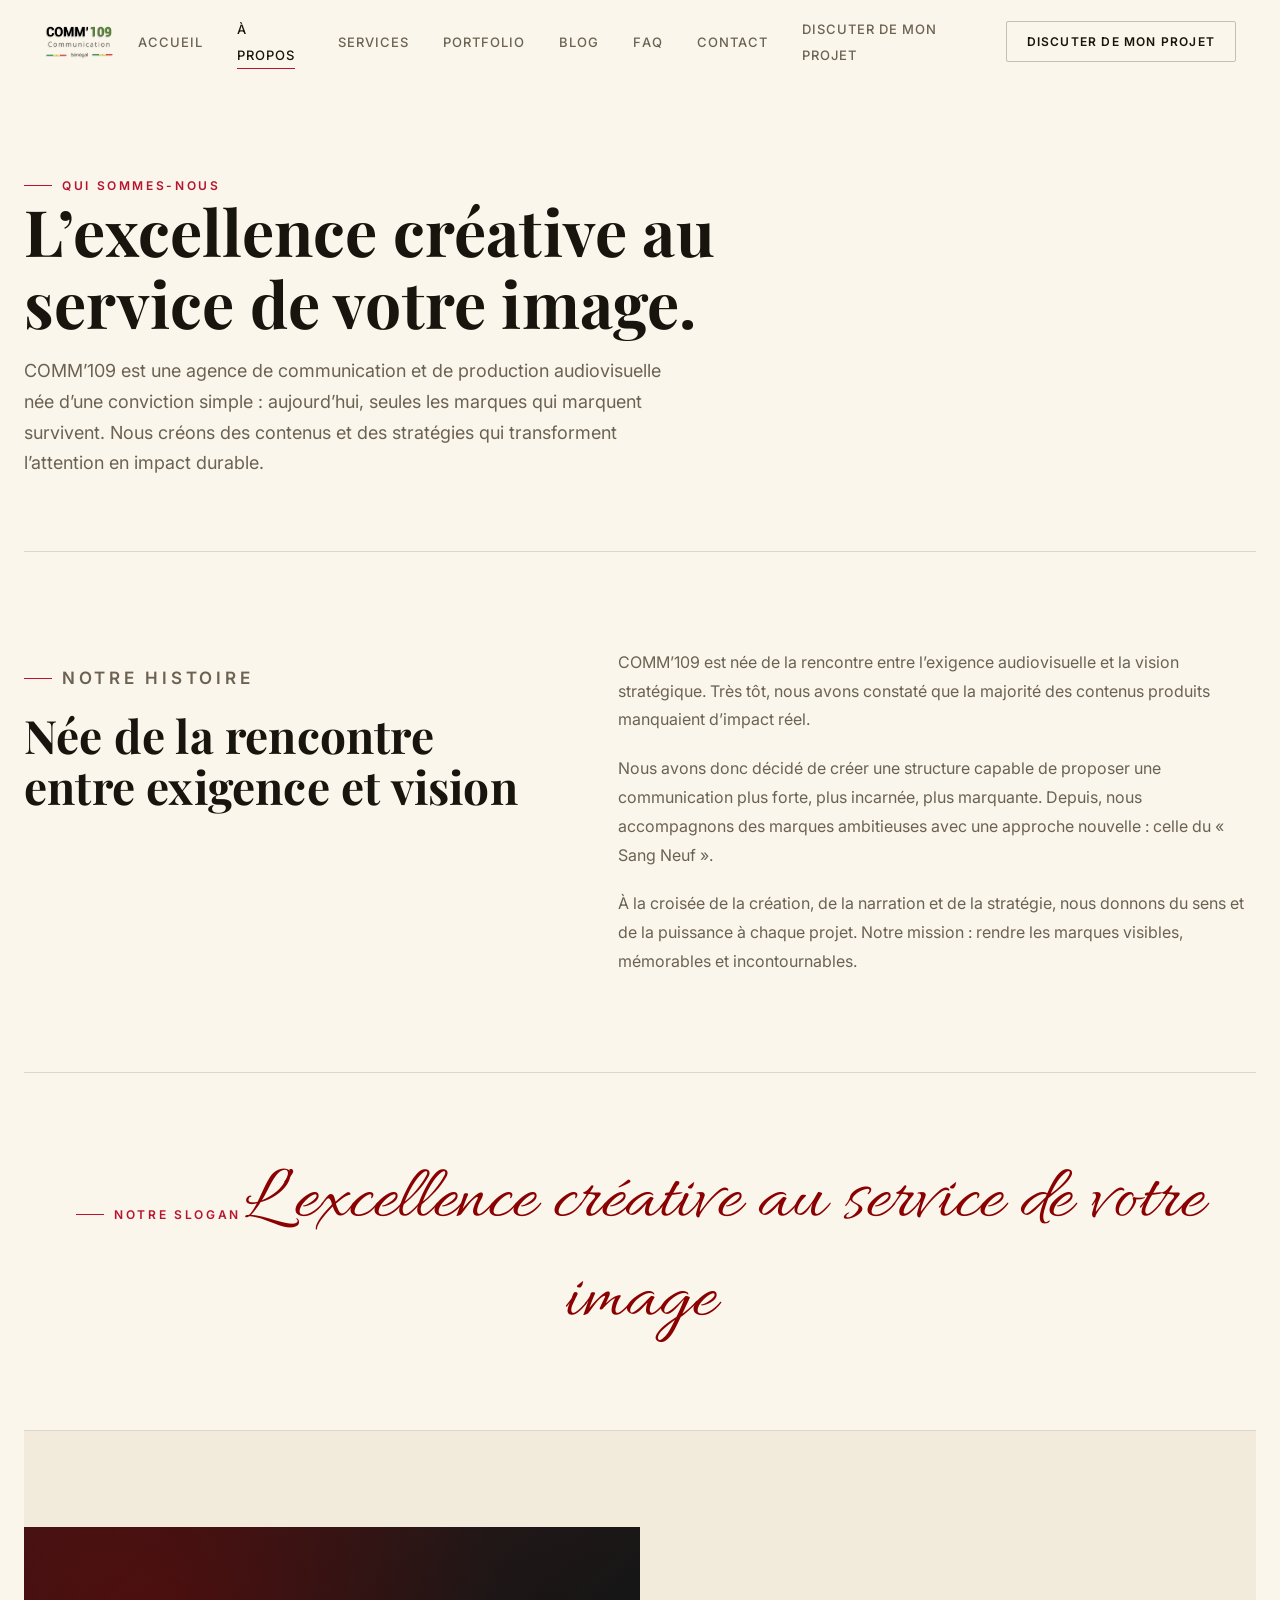
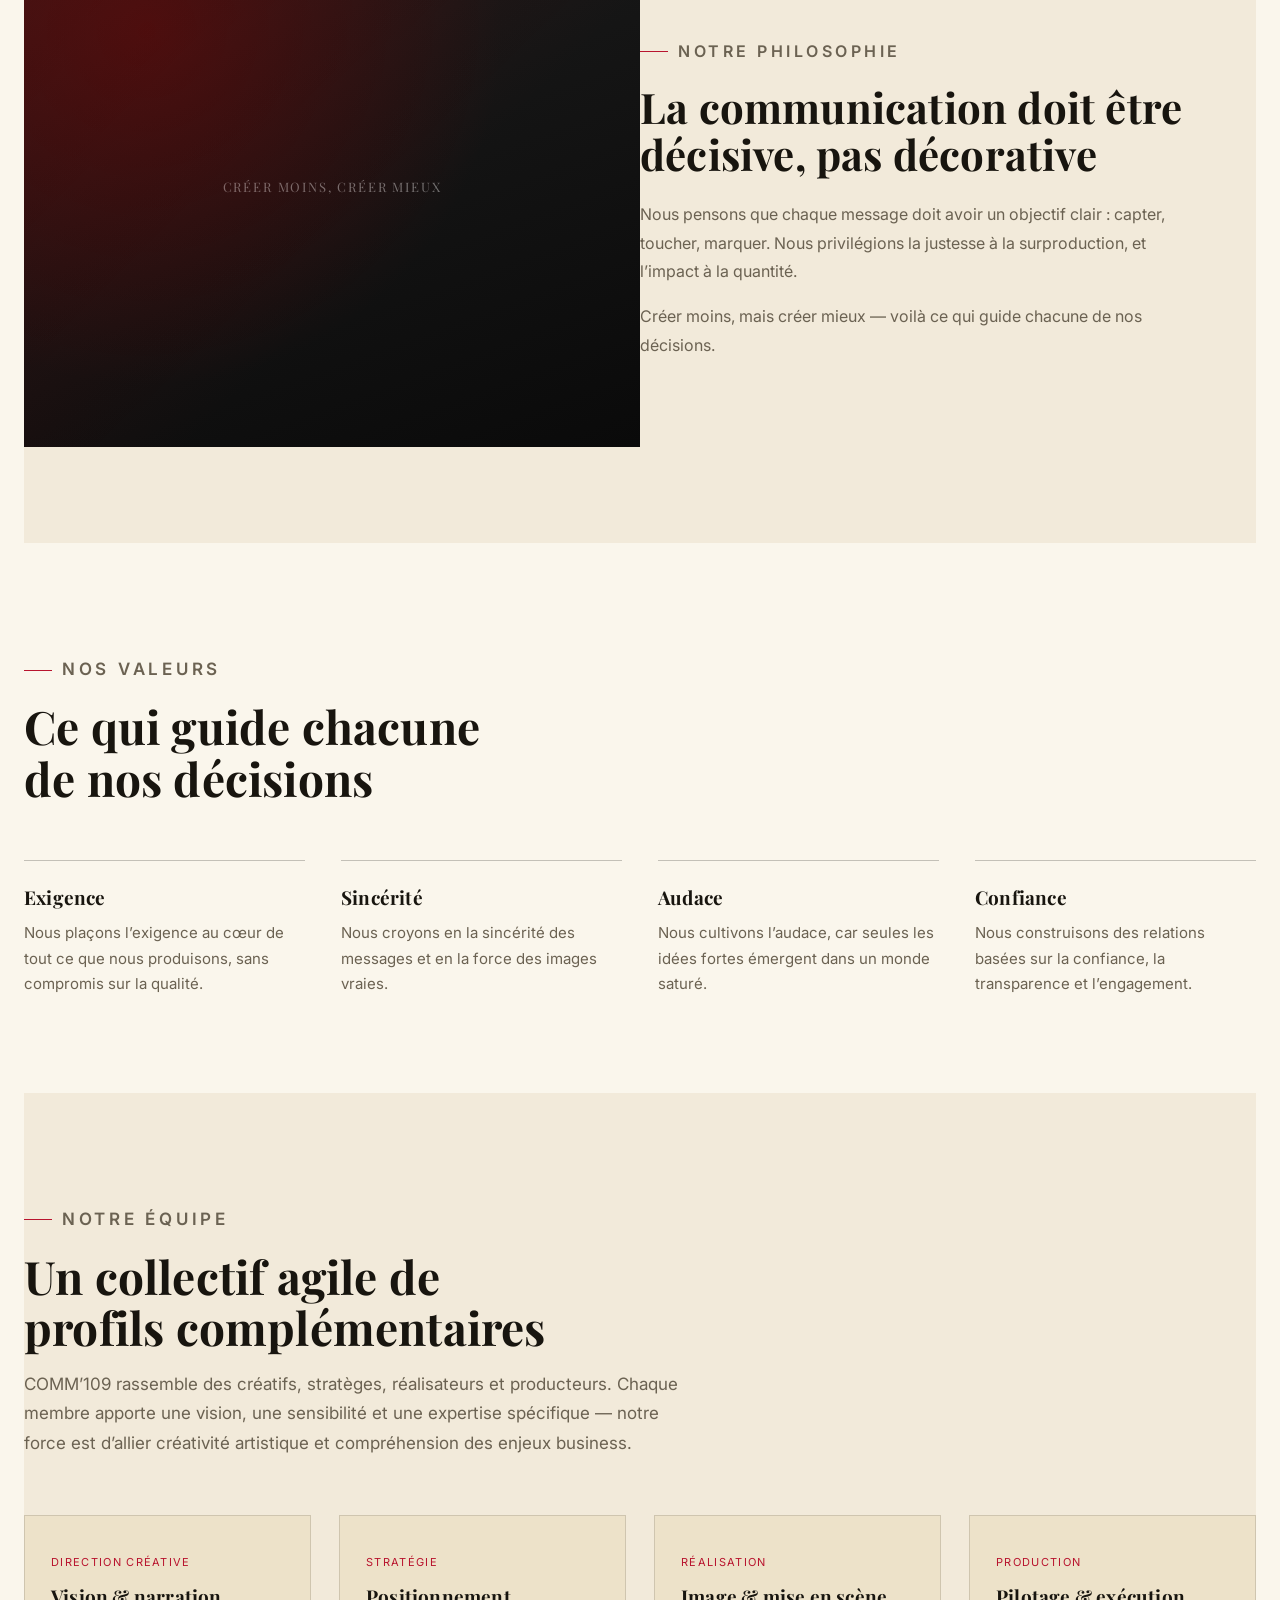
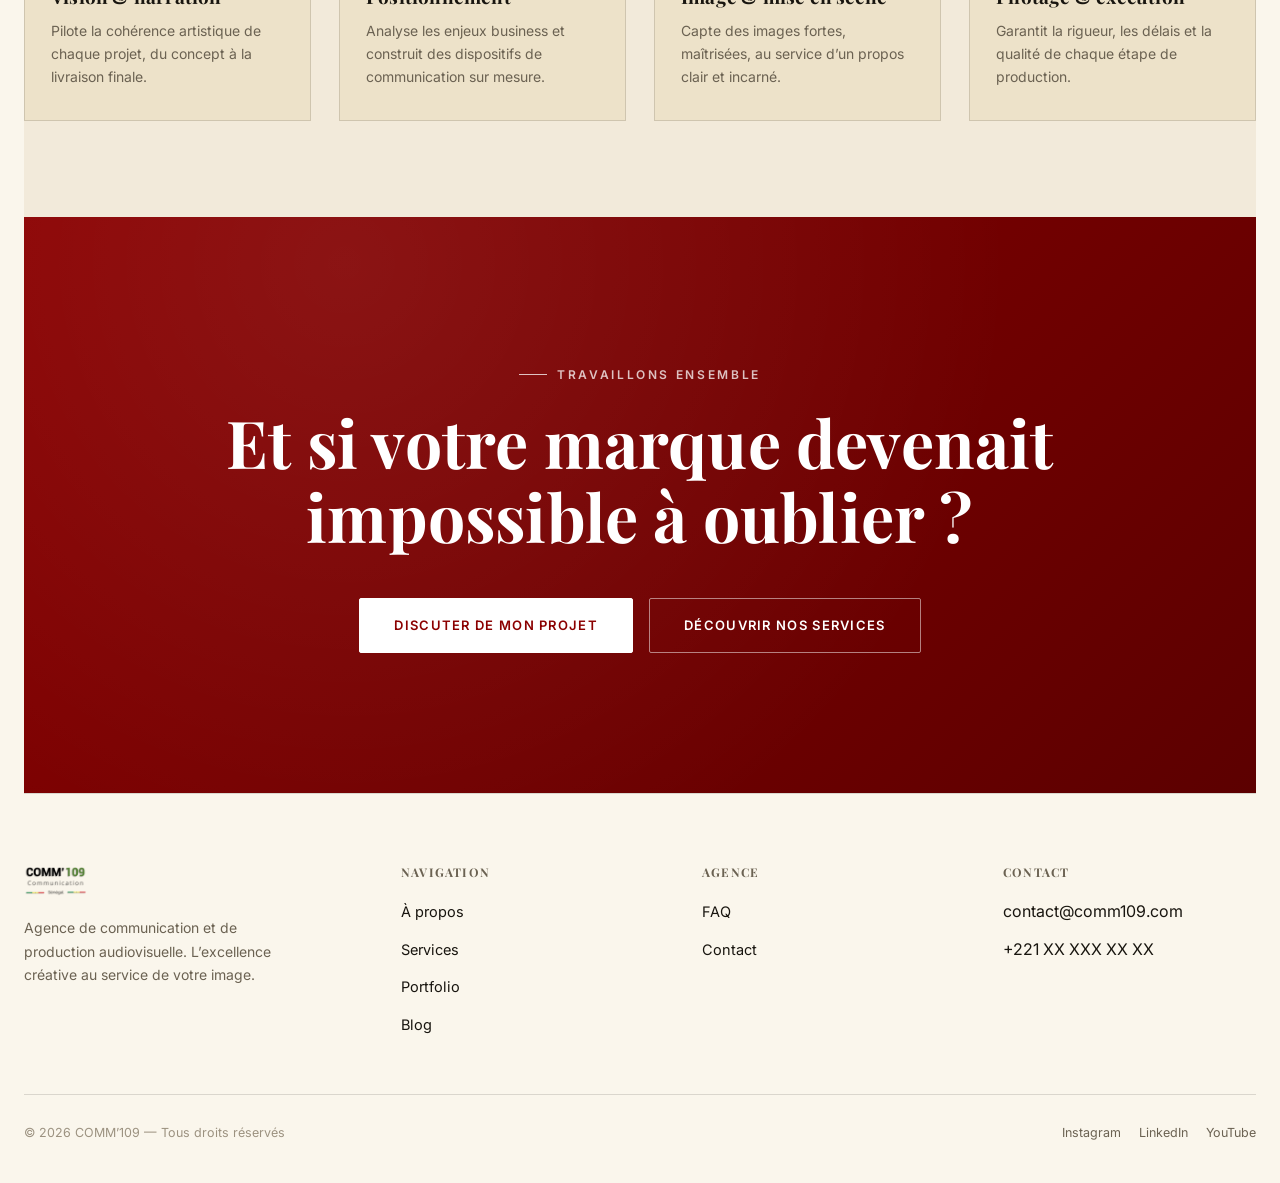
==== a-propos.html @ e0832fca "Refonte: fond clair, intro animee (logo + teaser plein ecran), slogan en ecriture manuscrite" ====
<!doctype html>
<html lang="fr">
<head>
<meta charset="utf-8">
<meta name="viewport" content="width=device-width, initial-scale=1, viewport-fit=cover">
<meta name="claude:viewport-fit-sides" content="cover">
<title>À propos — COMM'109</title>
<meta name="description" content="Découvrez COMM'109, agence de communication et de production audiovisuelle : notre histoire, notre philosophie, nos valeurs et notre équipe.">
<meta name="robots" content="index, follow">
<link rel="canonical" href="https://sedric6-rgb.github.io/comm109-site/a-propos.html">
<meta property="og:type" content="website">
<meta property="og:site_name" content="COMM'109">
<meta property="og:locale" content="fr_FR">
<meta property="og:title" content="À propos — COMM'109">
<meta property="og:description" content="Découvrez COMM'109, agence de communication et de production audiovisuelle : notre histoire, notre philosophie, nos valeurs et notre équipe.">
<meta property="og:url" content="https://sedric6-rgb.github.io/comm109-site/a-propos.html">
<meta property="og:image" content="https://sedric6-rgb.github.io/comm109-site/images/logo-black.png">
<meta name="twitter:card" content="summary_large_image">
<meta name="twitter:title" content="À propos — COMM'109">
<meta name="twitter:description" content="Notre histoire, notre philosophie, nos valeurs et notre équipe.">
<meta name="twitter:image" content="https://sedric6-rgb.github.io/comm109-site/images/logo-black.png">
<link rel="icon" href="images/logo-black.png" type="image/png">
<link rel="preconnect" href="https://fonts.googleapis.com">
<link rel="preconnect" href="https://fonts.gstatic.com" crossorigin>
<link href="https://fonts.googleapis.com/css2?family=Playfair+Display:wght@500;600;700;800&family=Allura&family=Inter:wght@400;500;600;700&display=swap" rel="stylesheet">
<link rel="stylesheet" href="style.css">
<script type="application/ld+json">
{
  "@context": "https://schema.org",
  "@type": "Organization",
  "name": "COMM'109",
  "url": "https://sedric6-rgb.github.io/comm109-site/",
  "logo": "https://sedric6-rgb.github.io/comm109-site/images/logo-black.png",
  "description": "Agence de communication et de production audiovisuelle au Sénégal.",
  "email": "contact@comm109.com",
  "address": { "@type": "PostalAddress", "addressCountry": "SN" },
  "areaServed": ["Sénégal", "France", "Europe", "Afrique"]
}
</script>
</head>
<body>

<header class="site-header" id="siteHeader">
  <nav class="nav">
    <a href="index.html" class="nav-logo"><img src="images/logo-black.png" alt="COMM'109"></a>
    <ul class="nav-links" id="navLinks">
      <li><a href="index.html">Accueil</a></li>
      <li><a href="a-propos.html" aria-current="page">À propos</a></li>
      <li><a href="services.html">Services</a></li>
      <li><a href="portfolio.html">Portfolio</a></li>
      <li><a href="blog.html">Blog</a></li>
      <li><a href="faq.html">FAQ</a></li>
      <li><a href="contact.html">Contact</a></li>
      <li><a href="contact.html" class="nav-cta-mobile">Discuter de mon projet</a></li>
    </ul>
    <a href="contact.html" class="nav-cta">Discuter de mon projet</a>
    <button class="nav-toggle" id="navToggle" aria-label="Menu" aria-expanded="false"><span></span><span></span><span></span></button>
  </nav>
</header>

<main>
  <section class="page-hero">
    <div class="wrap">
      <p class="eyebrow reveal">Qui sommes-nous</p>
      <h1 class="reveal">L’excellence créative au service de votre image.</h1>
      <p class="lead reveal">COMM’109 est une agence de communication et de production audiovisuelle née d’une conviction simple : aujourd’hui, seules les marques qui marquent survivent. Nous créons des contenus et des stratégies qui transforment l’attention en impact durable.</p>
    </div>
  </section>

  <!-- HISTOIRE -->
  <section>
    <div class="wrap story-row">
      <div class="section-head reveal">
        <p class="eyebrow">Notre histoire</p>
        <h2>Née de la rencontre entre exigence et vision</h2>
      </div>
      <div class="story-copy reveal">
        <p>COMM’109 est née de la rencontre entre l’exigence audiovisuelle et la vision stratégique. Très tôt, nous avons constaté que la majorité des contenus produits manquaient d’impact réel.</p>
        <p>Nous avons donc décidé de créer une structure capable de proposer une communication plus forte, plus incarnée, plus marquante. Depuis, nous accompagnons des marques ambitieuses avec une approche nouvelle : celle du « Sang Neuf ».</p>
        <p>À la croisée de la création, de la narration et de la stratégie, nous donnons du sens et de la puissance à chaque projet. Notre mission : rendre les marques visibles, mémorables et incontournables.</p>
      </div>
    </div>
  </section>

  <!-- SLOGAN -->
  <section class="slogan-block reveal">
    <div class="wrap">
      <p class="eyebrow" style="justify-content:center;margin-bottom:22px;">Notre slogan</p>
      <q>L’excellence créative au service de votre image</q>
    </div>
  </section>

  <!-- PHILOSOPHIE -->
  <section class="section-alt">
    <div class="wrap">
      <div class="split reveal" style="background:transparent;">
        <div class="split-media"><div class="ph-visual" data-label="Créer moins, créer mieux"></div></div>
        <div class="split-text" style="padding-left:0;">
          <p class="eyebrow">Notre philosophie</p>
          <h2>La communication doit être décisive, pas décorative</h2>
          <p>Nous pensons que chaque message doit avoir un objectif clair : capter, toucher, marquer. Nous privilégions la justesse à la surproduction, et l’impact à la quantité.</p>
          <p style="margin-top:16px;">Créer moins, mais créer mieux — voilà ce qui guide chacune de nos décisions.</p>
        </div>
      </div>
    </div>
  </section>

  <!-- VALEURS -->
  <section>
    <div class="wrap">
      <div class="section-head reveal">
        <p class="eyebrow">Nos valeurs</p>
        <h2>Ce qui guide chacune de nos décisions</h2>
      </div>
      <div class="value-grid reveal">
        <div class="value-card">
          <h3>Exigence</h3>
          <p>Nous plaçons l’exigence au cœur de tout ce que nous produisons, sans compromis sur la qualité.</p>
        </div>
        <div class="value-card">
          <h3>Sincérité</h3>
          <p>Nous croyons en la sincérité des messages et en la force des images vraies.</p>
        </div>
        <div class="value-card">
          <h3>Audace</h3>
          <p>Nous cultivons l’audace, car seules les idées fortes émergent dans un monde saturé.</p>
        </div>
        <div class="value-card">
          <h3>Confiance</h3>
          <p>Nous construisons des relations basées sur la confiance, la transparence et l’engagement.</p>
        </div>
      </div>
    </div>
  </section>

  <!-- EQUIPE -->
  <section class="section-alt">
    <div class="wrap">
      <div class="section-head reveal">
        <p class="eyebrow">Notre équipe</p>
        <h2>Un collectif agile de profils complémentaires</h2>
        <p>COMM’109 rassemble des créatifs, stratèges, réalisateurs et producteurs. Chaque membre apporte une vision, une sensibilité et une expertise spécifique — notre force est d’allier créativité artistique et compréhension des enjeux business.</p>
      </div>
      <div class="team-grid reveal">
        <div class="team-card">
          <span class="role">Direction créative</span>
          <h3>Vision &amp; narration</h3>
          <p>Pilote la cohérence artistique de chaque projet, du concept à la livraison finale.</p>
        </div>
        <div class="team-card">
          <span class="role">Stratégie</span>
          <h3>Positionnement</h3>
          <p>Analyse les enjeux business et construit des dispositifs de communication sur mesure.</p>
        </div>
        <div class="team-card">
          <span class="role">Réalisation</span>
          <h3>Image &amp; mise en scène</h3>
          <p>Capte des images fortes, maîtrisées, au service d’un propos clair et incarné.</p>
        </div>
        <div class="team-card">
          <span class="role">Production</span>
          <h3>Pilotage &amp; exécution</h3>
          <p>Garantit la rigueur, les délais et la qualité de chaque étape de production.</p>
        </div>
      </div>
    </div>
  </section>

  <section class="cta-band reveal">
    <div class="wrap" style="text-align:center;">
      <p class="eyebrow" style="justify-content:center;">Travaillons ensemble</p>
      <h2>Et si votre marque devenait<br>impossible à oublier ?</h2>
      <div class="btn-row">
        <a href="contact.html" class="btn btn-primary">Discuter de mon projet</a>
        <a href="services.html" class="btn btn-outline">Découvrir nos services</a>
      </div>
    </div>
  </section>
</main>

<footer class="site-footer">
  <div class="wrap">
    <div class="footer-top">
      <div class="footer-logo">
        <img src="images/logo-black.png" alt="COMM'109">
        <p>Agence de communication et de production audiovisuelle. L’excellence créative au service de votre image.</p>
      </div>
      <div class="footer-col">
        <h4>Navigation</h4>
        <ul>
          <li><a href="a-propos.html">À propos</a></li>
          <li><a href="services.html">Services</a></li>
          <li><a href="portfolio.html">Portfolio</a></li>
          <li><a href="blog.html">Blog</a></li>
        </ul>
      </div>
      <div class="footer-col">
        <h4>Agence</h4>
        <ul>
          <li><a href="faq.html">FAQ</a></li>
          <li><a href="contact.html">Contact</a></li>
        </ul>
      </div>
      <div class="footer-col">
        <h4>Contact</h4>
        <ul>
          <li>contact@comm109.com</li>
          <li>+221 XX XXX XX XX</li>
        </ul>
      </div>
    </div>
    <div class="footer-bottom">
      <span>© <span data-year></span> COMM’109 — Tous droits réservés</span>
      <span class="footer-social">
        <a href="contact.html">Instagram</a>
        <a href="contact.html">LinkedIn</a>
        <a href="https://youtube.com/shorts/AdzjQU4xjhY" target="_blank" rel="noopener">YouTube</a>
      </span>
    </div>
  </div>
</footer>

<script src="script.js"></script>
</body>
</html>
---- style.css ----
/* ================================================================
   COMM'109 — feuille de style partagée
   Layout: fond clair (blanc crème) éditorial, rouge "Sang Neuf" en
   signature, quelques bandes sombres volontaires pour le contraste.
   ================================================================ */

:root{
  --bg:#FAF6EC;
  --section:#F2EADA;
  --section-alt:#EDE2C9;
  --fg:#18150F;
  --fg-dim:#6B6252;
  --fg-faint:#9C9280;
  --ink:#0A0A0A;
  --accent:#8B0000;
  --accent-bright:#B8142E;
  --accent-soft:rgba(139,0,0,.08);
  --border:rgba(24,21,15,.14);
  --border-strong:rgba(24,21,15,.24);
  --font-display:'Playfair Display', 'Georgia', serif;
  --font-body:'Inter', -apple-system, 'Helvetica Neue', Arial, sans-serif;
  --font-script:'Allura', 'Brush Script MT', cursive;
  --gutter: max(24px, env(safe-area-inset-left, 0px));
  --gutter-r: max(24px, env(safe-area-inset-right, 0px));
  --maxw: 1240px;
  color-scheme: light;
}

*,*::before,*::after{box-sizing:border-box;}
html,body{margin:0;padding:0;}
body{
  background:var(--bg);
  color:var(--fg);
  font-family:var(--font-body);
  font-size:16px;
  line-height:1.6;
  -webkit-font-smoothing:antialiased;
  padding-left:var(--gutter);
  padding-right:var(--gutter-r);
  overflow-x:hidden;
}
img{max-width:100%;display:block;}
a{color:inherit;text-decoration:none;}
ul{margin:0;padding:0;list-style:none;}
h1,h2,h3,h4{font-family:var(--font-display);font-weight:700;line-height:1.12;margin:0;text-wrap:balance;letter-spacing:.2px;}
p{margin:0;}
button{font-family:inherit;cursor:pointer;}
::selection{background:var(--accent);color:#fff;}

.wrap{max-width:var(--maxw);margin:0 auto;}

.eyebrow{
  display:inline-flex;align-items:center;gap:10px;
  font-size:12px;letter-spacing:.22em;text-transform:uppercase;
  color:var(--accent-bright);font-weight:600;
}
.eyebrow::before{content:"";width:28px;height:1px;background:var(--accent-bright);}

/* ---------- NAV ---------- */
.site-header{
  position:fixed;top:0;left:0;right:0;z-index:100;
  padding-top:env(safe-area-inset-top,0px);
  background:transparent;
  border-bottom:1px solid transparent;
  transition:background .4s ease, border-color .4s ease, backdrop-filter .4s ease;
}
.site-header.scrolled{
  background:rgba(250,246,236,.92);
  backdrop-filter:blur(10px);
  border-bottom:1px solid var(--border);
}
.nav{
  max-width:var(--maxw);margin:0 auto;
  padding:16px var(--gutter-r) 16px var(--gutter);
  display:flex;align-items:center;justify-content:space-between;
  gap:24px;
}
.nav-logo{display:flex;align-items:center;}
.nav-logo img{height:34px;width:auto;display:block;}
.nav-links{display:flex;align-items:center;gap:34px;}
.nav-links a{
  font-size:13px;letter-spacing:.08em;text-transform:uppercase;
  color:var(--fg-dim);font-weight:500;position:relative;padding:4px 0;
  transition:color .25s ease;
}
.nav-links a::after{
  content:"";position:absolute;left:0;bottom:-2px;width:0;height:1px;
  background:var(--accent-bright);transition:width .3s ease;
}
.nav-links a:hover,.nav-links a[aria-current="page"]{color:var(--fg);}
.nav-links a:hover::after,.nav-links a[aria-current="page"]::after{width:100%;}
.nav-cta{
  font-size:12px;letter-spacing:.1em;text-transform:uppercase;font-weight:600;
  border:1px solid var(--border-strong);padding:10px 20px;border-radius:2px;
  color:var(--fg); transition:border-color .25s ease, background .25s ease;
  white-space:nowrap;
}
.nav-cta:hover{border-color:var(--accent-bright);background:var(--accent-soft);}
.nav-toggle{
  display:none;background:none;border:none;color:var(--fg);
  width:40px;height:40px;position:relative;
}
.nav-toggle span{
  position:absolute;left:8px;right:8px;height:1px;background:var(--fg);
  transition:transform .3s ease, opacity .3s ease;
}
.nav-toggle span:nth-child(1){top:14px;}
.nav-toggle span:nth-child(2){top:20px;}
.nav-toggle span:nth-child(3){top:26px;}
.nav-toggle.open span:nth-child(1){transform:translateY(6px) rotate(45deg);}
.nav-toggle.open span:nth-child(2){opacity:0;}
.nav-toggle.open span:nth-child(3){transform:translateY(-6px) rotate(-45deg);}

@media (max-width:860px){
  .nav-links{
    position:fixed;inset:0;top:0;
    background:var(--bg);
    flex-direction:column;justify-content:center;align-items:center;gap:30px;
    transform:translateY(-100%);opacity:0;visibility:hidden;
    transition:transform .4s ease, opacity .4s ease, visibility .4s;
    padding-top:env(safe-area-inset-top,0px);
  }
  .nav-links.open{transform:translateY(0);opacity:1;visibility:visible;}
  .nav-links a{font-size:20px;}
  .nav-cta{display:none;}
  .nav-links .nav-cta-mobile{
    display:inline-block;margin-top:10px;
    font-size:13px;border:1px solid var(--border-strong);padding:12px 26px;
  }
  .nav-toggle{display:block;z-index:101;}
}

/* ---------- PAGE HERO (sous-pages) ---------- */
.page-hero{
  padding:168px 0 72px;
  border-bottom:1px solid var(--border);
}
.page-hero h1{font-size:clamp(38px,6vw,64px);}
.page-hero .lead{
  margin-top:18px;max-width:640px;color:var(--fg-dim);font-size:18px;line-height:1.7;
}

/* ---------- SECTIONS ---------- */
section{padding:96px 0;}
.section-alt{background:var(--section);}
.section-tight{padding:72px 0;}

.section-head{max-width:680px;margin-bottom:56px;}
.section-head h2{font-size:clamp(30px,4.2vw,46px);margin-top:16px;}
.section-head p{margin-top:16px;color:var(--fg-dim);font-size:17px;line-height:1.75;}

/* ---------- BUTTONS ---------- */
.btn{
  display:inline-flex;align-items:center;gap:10px;
  padding:16px 34px;font-size:13px;letter-spacing:.1em;text-transform:uppercase;font-weight:600;
  border-radius:2px;transition:all .3s ease;
}
.btn-primary{background:var(--accent);color:#fff;border:1px solid var(--accent);}
.btn-primary:hover{background:var(--accent-bright);border-color:var(--accent-bright);transform:translateY(-2px);}
.btn-outline{border:1px solid var(--border-strong);color:var(--fg);}
.btn-outline:hover{border-color:var(--accent-bright);background:var(--accent-soft);transform:translateY(-2px);}
.btn-row{display:flex;flex-wrap:wrap;gap:16px;}

/* ---------- REVEAL ANIMATIONS ---------- */
.reveal{opacity:1;transform:none;}
@media (prefers-reduced-motion: no-preference){
  .reveal{opacity:0;transform:translateY(28px);transition:opacity .8s cubic-bezier(.2,.7,.2,1), transform .8s cubic-bezier(.2,.7,.2,1);}
  .reveal.in-view{opacity:1;transform:none;}
}

/* ---------- HOME HERO ---------- */
.hero{
  position:relative;overflow:hidden;border-bottom:1px solid var(--border);
  background:
    radial-gradient(circle at 85% 10%, rgba(139,0,0,.08), transparent 50%),
    radial-gradient(circle at 6% 95%, rgba(139,0,0,.05), transparent 46%),
    var(--bg);
}
.hero-inner{padding:168px 0 96px;width:100%;}
.hero-grid{
  display:grid;grid-template-columns:1.15fr .85fr;gap:64px;align-items:center;
}
.hero-text .eyebrow{margin-bottom:26px;}
.hero h1{font-size:clamp(38px,5.6vw,68px);max-width:620px;}
.hero h1 em{font-style:normal;color:var(--accent-bright);}
.hero .lead{margin-top:26px;max-width:520px;font-size:18px;color:var(--fg-dim);line-height:1.75;}
.hero .btn-row{margin-top:38px;}

.hero-video{display:flex;flex-direction:column;align-items:center;}
.hero-video-frame{
  position:relative;width:100%;max-width:320px;aspect-ratio:9/16;
  border-radius:14px;overflow:hidden;background:#000;
  border:1px solid rgba(255,255,255,.1);
  box-shadow:0 40px 90px -20px rgba(24,21,15,.35);
}
.hero-video-frame iframe{position:absolute;inset:0;width:100%;height:100%;border:0;}
.hero-video-link{
  margin-top:18px;font-size:11px;letter-spacing:.14em;text-transform:uppercase;
  color:var(--fg-dim);transition:color .25s ease;
}
.hero-video-link:hover{color:var(--accent-bright);}

@media (max-width:900px){
  .hero-grid{grid-template-columns:1fr;gap:48px;text-align:center;}
  .hero-text .eyebrow{justify-content:center;}
  .hero h1,.hero .lead{max-width:none;margin-left:auto;margin-right:auto;}
  .hero .btn-row{justify-content:center;}
  .hero-video-frame{max-width:260px;}
}
@media (max-width:620px){
  .hero-inner{padding:150px 0 72px;}
}

/* ---------- INTRO (ouverture du site) ---------- */
.intro-overlay{
  position:fixed;inset:0;z-index:9999;
  background:var(--bg);
  display:flex;align-items:center;justify-content:center;
  overflow:hidden;
  transition:opacity .9s ease;
}
.intro-overlay.intro-hidden{opacity:0;pointer-events:none;}
body.intro-active{overflow:hidden;height:100%;}

.intro-logo-stage{
  position:absolute;inset:0;display:flex;align-items:center;justify-content:center;
  padding:0 24px;
  opacity:1;transition:opacity .8s ease;
}
.intro-logo-stage.stage-out{opacity:0;}
.intro-logo-stage img{
  width:min(58vw,340px);
  opacity:0;transform:scale(.7);filter:blur(8px);
  animation:introLogoReveal 2.1s cubic-bezier(.16,1,.3,1) forwards;
}
@keyframes introLogoReveal{
  0%{opacity:0;transform:scale(.7);filter:blur(10px);}
  55%{opacity:1;transform:scale(1.05);filter:blur(0);}
  100%{opacity:1;transform:scale(1);filter:blur(0);}
}

.intro-video-stage{
  position:absolute;inset:0;background:#000;
  display:flex;align-items:center;justify-content:center;
  opacity:0;pointer-events:none;transition:opacity .9s ease;
}
.intro-video-stage.stage-in{opacity:1;pointer-events:auto;}
.intro-video-stage iframe{
  position:absolute;top:50%;left:50%;
  width:100vw;height:177.78vw;
  min-width:56.25vh;min-height:100vh;
  transform:translate(-50%,-50%);
  border:0;pointer-events:none;
}
.intro-skip{
  position:absolute;z-index:2;
  right:max(24px, env(safe-area-inset-right,0px));
  bottom:max(28px, env(safe-area-inset-bottom,0px));
  display:flex;align-items:center;gap:10px;
  background:rgba(10,10,10,.5);backdrop-filter:blur(6px);
  border:1px solid rgba(255,255,255,.35);
  color:#F5F5F0;
  font-size:12px;letter-spacing:.1em;text-transform:uppercase;font-weight:600;
  padding:13px 22px;border-radius:30px;
  opacity:0;transform:translateY(8px);
  transition:opacity .5s ease .25s, transform .5s ease .25s, border-color .25s ease, background .25s ease;
}
.intro-video-stage.stage-in .intro-skip{opacity:1;transform:none;}
.intro-skip:hover{border-color:var(--accent-bright);background:rgba(139,0,0,.55);}
@media (max-width:620px){
  .intro-skip{font-size:11px;padding:12px 18px;}
}

/* ---------- MANIFESTE (bande sombre volontaire, contraste) ---------- */
.manifesto{background:var(--ink);text-align:center;padding:140px 0;}
.manifesto p{
  font-family:var(--font-display);
  font-size:clamp(28px,5vw,58px);
  line-height:1.25;color:rgba(245,242,234,.6);
}
.manifesto p strong{color:#F5F2EA;font-weight:700;}
.manifesto p em{font-style:normal;color:var(--accent-bright);}

/* ---------- SERVICES GRID ---------- */
.services-grid{display:grid;grid-template-columns:repeat(3,1fr);gap:1px;background:var(--border);border:1px solid var(--border);}
.service-card{
  background:var(--section);padding:48px 36px;position:relative;overflow:hidden;
  transition:background .4s ease;
}
.service-card::before{
  content:"";position:absolute;inset:0;background:var(--accent);transform:scaleX(0);transform-origin:left;
  opacity:.1;transition:transform .5s cubic-bezier(.2,.7,.2,1);z-index:0;
}
.service-card:hover::before{transform:scaleX(1);}
.service-card>*{position:relative;z-index:1;}
.service-num{font-family:var(--font-display);font-size:14px;color:var(--accent-bright);letter-spacing:.1em;}
.service-card h3{margin-top:22px;font-size:23px;}
.service-card p{margin-top:14px;color:var(--fg-dim);font-size:15px;line-height:1.7;}
@media (max-width:900px){.services-grid{grid-template-columns:repeat(2,1fr);}}
@media (max-width:620px){.services-grid{grid-template-columns:1fr;}}

/* ---------- PORTFOLIO STRIP ---------- */
.portfolio-strip{
  display:flex;gap:20px;overflow-x:auto;padding-bottom:12px;
  scroll-snap-type:x proximity;
}
.portfolio-strip::-webkit-scrollbar{height:4px;}
.portfolio-strip::-webkit-scrollbar-thumb{background:var(--border-strong);}
.pf-card{
  position:relative;flex:0 0 auto;width:320px;aspect-ratio:9/13;
  border-radius:2px;overflow:hidden;background:var(--section-alt);scroll-snap-align:start;
}
.pf-card img{width:100%;height:100%;object-fit:cover;transition:transform .6s ease;}
.pf-card:hover img{transform:scale(1.06);}
.pf-card .pf-overlay{
  position:absolute;inset:0;background:linear-gradient(180deg,transparent 40%, rgba(0,0,0,.92) 100%);
  display:flex;flex-direction:column;justify-content:flex-end;padding:22px;
}
.pf-card .pf-tag{font-size:11px;letter-spacing:.14em;text-transform:uppercase;color:var(--accent-bright);}
.pf-card .pf-title{margin-top:8px;font-family:var(--font-display);font-size:19px;}
.pf-card .pf-play{
  position:absolute;top:18px;right:18px;width:40px;height:40px;border-radius:50%;
  border:1px solid rgba(255,255,255,.5);display:flex;align-items:center;justify-content:center;
  background:rgba(10,10,10,.4);
}

/* Portfolio page grid */
.portfolio-grid{display:grid;grid-template-columns:repeat(4,1fr);gap:20px;}
.portfolio-grid .pf-card{width:100%;aspect-ratio:3/4;}
.pf-filters{display:flex;flex-wrap:wrap;gap:12px;margin-bottom:44px;}
.pf-filter{
  font-size:12px;letter-spacing:.08em;text-transform:uppercase;padding:10px 20px;
  border:1px solid var(--border-strong);border-radius:20px;color:var(--fg-dim);
  background:transparent;transition:all .25s ease;
}
.pf-filter:hover{color:var(--fg);border-color:var(--fg-dim);}
.pf-filter.active{background:var(--accent);border-color:var(--accent);color:#fff;}
@media (max-width:980px){.portfolio-grid{grid-template-columns:repeat(2,1fr);}}
@media (max-width:560px){.portfolio-grid{grid-template-columns:1fr;}}

/* ---------- DIFFERENTIATION SPLIT ---------- */
.split{display:grid;grid-template-columns:1fr 1fr;gap:0;align-items:stretch;}
.split-media{position:relative;min-height:520px;background:var(--section-alt);overflow:hidden;}
.split-media img{width:100%;height:100%;object-fit:cover;position:absolute;inset:0;}
.split-media::after{content:"";position:absolute;inset:0;background:linear-gradient(135deg, rgba(139,0,0,.25), transparent 60%);}
.split-text{display:flex;flex-direction:column;justify-content:center;padding:80px 72px;}
.split-text h2{font-size:clamp(28px,3.6vw,42px);margin-top:18px;}
.split-text p{margin-top:22px;color:var(--fg-dim);font-size:16px;line-height:1.8;}
.split-list{margin-top:32px;display:flex;flex-direction:column;gap:18px;}
.split-list li{display:flex;gap:16px;align-items:flex-start;font-size:15px;color:var(--fg);}
.split-list .num{font-family:var(--font-display);color:var(--accent-bright);font-size:15px;min-width:24px;}
@media (max-width:900px){
  .split{grid-template-columns:1fr;}
  .split-media{min-height:320px;}
  .split-text{padding:56px 0;}
}

/* ---------- STATS ---------- */
.stats{display:grid;grid-template-columns:repeat(4,1fr);gap:1px;background:var(--border);border-top:1px solid var(--border);border-bottom:1px solid var(--border);}
.stat{background:var(--section);padding:48px 32px;text-align:center;}
.stat .n{font-family:var(--font-display);font-size:clamp(36px,4vw,54px);color:var(--fg);}
.stat .n span{color:var(--accent-bright);}
.stat .l{margin-top:10px;font-size:12px;letter-spacing:.1em;text-transform:uppercase;color:var(--fg-dim);}
@media (max-width:760px){.stats{grid-template-columns:repeat(2,1fr);}}

/* ---------- FINAL CTA BAND ---------- */
.cta-band{
  background:linear-gradient(135deg, var(--accent) 0%, #5c0000 100%);
  text-align:center;padding:140px 0;position:relative;overflow:hidden;
}
.cta-band::before{
  content:"";position:absolute;inset:-20% -10%;
  background:radial-gradient(circle at 30% 20%, rgba(255,255,255,.08), transparent 55%);
}
.cta-band .eyebrow{color:rgba(255,255,255,.75);}
.cta-band .eyebrow::before{background:rgba(255,255,255,.75);}
.cta-band h2{
  position:relative;color:#fff;font-size:clamp(32px,5.4vw,66px);max-width:880px;margin:22px auto 0;
}
.cta-band .btn-row{position:relative;justify-content:center;margin-top:44px;}
.cta-band .btn-outline{border-color:rgba(255,255,255,.5);color:#fff;}
.cta-band .btn-outline:hover{background:rgba(255,255,255,.12);border-color:#fff;}
.cta-band .btn-primary{background:#fff;color:var(--accent);border-color:#fff;}
.cta-band .btn-primary:hover{background:var(--ink);color:#fff;border-color:var(--ink);}

/* ---------- TEAM / VALUES (About) ---------- */
.value-grid{display:grid;grid-template-columns:repeat(4,1fr);gap:36px;}
.value-card{border-top:1px solid var(--border-strong);padding-top:26px;}
.value-card h3{font-size:19px;}
.value-card p{margin-top:12px;color:var(--fg-dim);font-size:15px;line-height:1.7;}
@media (max-width:900px){.value-grid{grid-template-columns:repeat(2,1fr);}}
@media (max-width:560px){.value-grid{grid-template-columns:1fr;}}

.story-row{display:grid;grid-template-columns:.9fr 1.1fr;gap:72px;align-items:start;}
.story-row .section-head{margin-bottom:0;}
.story-copy p + p{margin-top:20px;}
.story-copy p{color:var(--fg-dim);font-size:16px;line-height:1.8;}
@media (max-width:900px){.story-row{grid-template-columns:1fr;gap:40px;}}

.slogan-block{
  text-align:center;padding:80px 0;border-top:1px solid var(--border);border-bottom:1px solid var(--border);
}
.slogan-block q{
  font-family:var(--font-script);font-weight:400;font-size:clamp(40px,7vw,76px);
  color:var(--accent);quotes:none;line-height:1.3;
}
.slogan-block q::before,.slogan-block q::after{content:"";}

.team-grid{display:grid;grid-template-columns:repeat(4,1fr);gap:28px;}
.team-card{background:var(--section-alt);padding:32px 26px;border:1px solid var(--border);}
.team-card .role{font-size:11px;letter-spacing:.12em;text-transform:uppercase;color:var(--accent-bright);}
.team-card h3{margin-top:12px;font-size:19px;}
.team-card p{margin-top:12px;color:var(--fg-dim);font-size:14px;line-height:1.65;}
@media (max-width:900px){.team-grid{grid-template-columns:repeat(2,1fr);}}
@media (max-width:560px){.team-grid{grid-template-columns:1fr;}}

/* ---------- SERVICES PAGE LIST ---------- */
.service-list{display:flex;flex-direction:column;}
.service-row{
  display:grid;grid-template-columns:120px 1fr 1fr;gap:40px;align-items:start;
  padding:48px 0;border-top:1px solid var(--border);
}
.service-row:last-child{border-bottom:1px solid var(--border);}
.service-row .idx{font-family:var(--font-display);font-size:16px;color:var(--accent-bright);}
.service-row h3{font-size:clamp(24px,2.8vw,32px);}
.service-row p{color:var(--fg-dim);font-size:15px;line-height:1.8;}
.service-row .tags{margin-top:18px;display:flex;flex-wrap:wrap;gap:10px;}
.service-row .tag{
  font-size:11px;letter-spacing:.06em;text-transform:uppercase;color:var(--fg-dim);
  border:1px solid var(--border-strong);padding:6px 14px;border-radius:20px;
}
@media (max-width:800px){.service-row{grid-template-columns:1fr;gap:16px;}}

/* ---------- FAQ ---------- */
.faq-list{border-top:1px solid var(--border);}
.faq-item{border-bottom:1px solid var(--border);}
.faq-q{
  width:100%;background:none;border:none;color:var(--fg);text-align:left;
  display:flex;align-items:center;justify-content:space-between;gap:24px;
  padding:30px 0;font-family:var(--font-display);font-size:clamp(17px,2vw,21px);
}
.faq-q .plus{
  flex:0 0 auto;width:28px;height:28px;position:relative;
}
.faq-q .plus::before,.faq-q .plus::after{
  content:"";position:absolute;background:var(--fg-dim);transition:transform .35s ease, background .3s ease;
}
.faq-q .plus::before{left:0;top:50%;width:100%;height:1px;transform:translateY(-50%);}
.faq-q .plus::after{top:0;left:50%;width:1px;height:100%;transform:translateX(-50%);}
.faq-item.open .faq-q .plus::after{transform:translateX(-50%) rotate(90deg);opacity:0;}
.faq-item.open .faq-q .plus::before{background:var(--accent-bright);}
.faq-a{max-height:0;overflow:hidden;transition:max-height .45s ease;}
.faq-a p{padding:0 0 32px;max-width:760px;color:var(--fg-dim);font-size:15.5px;line-height:1.8;}

/* ---------- BLOG ---------- */
.blog-grid{display:grid;grid-template-columns:repeat(3,1fr);gap:40px 32px;}
.blog-card{border-top:1px solid var(--border);padding-top:24px;}
.blog-card .meta{font-size:11px;letter-spacing:.1em;text-transform:uppercase;color:var(--accent-bright);}
.blog-card h3{margin-top:16px;font-size:22px;line-height:1.3;}
.blog-card p{margin-top:14px;color:var(--fg-dim);font-size:14.5px;line-height:1.7;}
.blog-card .read{margin-top:20px;display:inline-flex;align-items:center;gap:8px;font-size:12px;letter-spacing:.08em;text-transform:uppercase;color:var(--fg);}
.blog-card .read .arrow{transition:transform .25s ease;}
.blog-card:hover .read .arrow{transform:translateX(5px);}
.blog-feature{
  display:grid;grid-template-columns:1.1fr .9fr;gap:52px;align-items:center;
  padding-bottom:64px;margin-bottom:64px;border-bottom:1px solid var(--border);
}
.blog-feature .ph{aspect-ratio:16/10;background:var(--section-alt);border:1px solid rgba(255,255,255,.08);position:relative;overflow:hidden;}
@media (max-width:980px){.blog-grid{grid-template-columns:repeat(2,1fr);}.blog-feature{grid-template-columns:1fr;}}
@media (max-width:620px){.blog-grid{grid-template-columns:1fr;}}

/* ---------- CONTACT ---------- */
.contact-grid{display:grid;grid-template-columns:1fr 1fr;gap:80px;}
.contact-info .info-row{padding:22px 0;border-top:1px solid var(--border);}
.contact-info .info-row:last-child{border-bottom:1px solid var(--border);}
.contact-info .info-label{font-size:11px;letter-spacing:.12em;text-transform:uppercase;color:var(--fg-dim);}
.contact-info .info-value{margin-top:8px;font-family:var(--font-display);font-size:21px;}
.contact-info .info-value a{transition:color .25s ease;}
.contact-info .info-value a:hover{color:var(--accent-bright);}
.field{margin-bottom:24px;}
.field label{display:block;font-size:11px;letter-spacing:.1em;text-transform:uppercase;color:var(--fg-dim);margin-bottom:10px;}
.field input,.field textarea,.field select{
  width:100%;background:transparent;border:none;border-bottom:1px solid var(--border-strong);
  color:var(--fg);font-family:var(--font-body);font-size:16px;padding:12px 2px;
  transition:border-color .25s ease;
}
.field input:focus,.field textarea:focus,.field select:focus{outline:none;border-color:var(--accent-bright);}
.field textarea{resize:vertical;min-height:120px;}
.field select option{background:var(--bg);}
.form-note{margin-top:4px;font-size:13px;color:var(--fg-dim);min-height:20px;}
.form-note.ok{color:#6fae6f;}

/* ---------- COPY BUTTON ---------- */
.copy-btn{
  background:none;border:1px solid var(--border-strong);color:var(--fg-dim);
  font-size:11px;letter-spacing:.06em;text-transform:uppercase;padding:6px 12px;border-radius:2px;
  margin-left:10px;transition:all .2s ease;
}
.copy-btn:hover{color:var(--fg);border-color:var(--fg-dim);}

/* ---------- FOOTER ---------- */
.site-footer{border-top:1px solid var(--border);padding:72px 0 40px;}
.footer-top{display:grid;grid-template-columns:1.3fr 1fr 1fr 1fr;gap:48px;padding-bottom:56px;}
.footer-logo img{height:30px;}
.footer-top p{margin-top:20px;color:var(--fg-dim);font-size:14px;line-height:1.7;max-width:280px;}
.footer-col h4{font-size:12px;letter-spacing:.1em;text-transform:uppercase;color:var(--fg-dim);margin-bottom:20px;}
.footer-col ul{display:flex;flex-direction:column;gap:12px;}
.footer-col a{font-size:14.5px;color:var(--fg);transition:color .25s ease;}
.footer-col a:hover{color:var(--accent-bright);}
.footer-bottom{
  display:flex;justify-content:space-between;align-items:center;gap:20px;
  padding-top:28px;border-top:1px solid var(--border);
  font-size:12.5px;color:var(--fg-faint);flex-wrap:wrap;
}
.footer-social{display:flex;gap:18px;}
.footer-social a{color:var(--fg-dim);}
.footer-social a:hover{color:var(--accent-bright);}

@media (max-width:860px){
  .footer-top{grid-template-columns:1fr 1fr;}
  .contact-grid{grid-template-columns:1fr;gap:56px;}
  .stats{grid-template-columns:repeat(2,1fr);}
}
@media (max-width:620px){
  section{padding:64px 0;}
  .footer-top{grid-template-columns:1fr;gap:36px;}
  .split-text{padding:48px 0;}
}

/* generic placeholder visual block (no stock imagery available) */
.ph-visual{
  position:relative;width:100%;height:100%;background:
    radial-gradient(circle at 20% 20%, rgba(139,0,0,.35), transparent 55%),
    linear-gradient(160deg, #1d1d1d, #0a0a0a);
  display:flex;align-items:center;justify-content:center;
}
.ph-visual::after{
  content:attr(data-label);
  font-family:var(--font-display);font-size:13px;letter-spacing:.14em;text-transform:uppercase;
  color:rgba(255,255,255,.4);
}
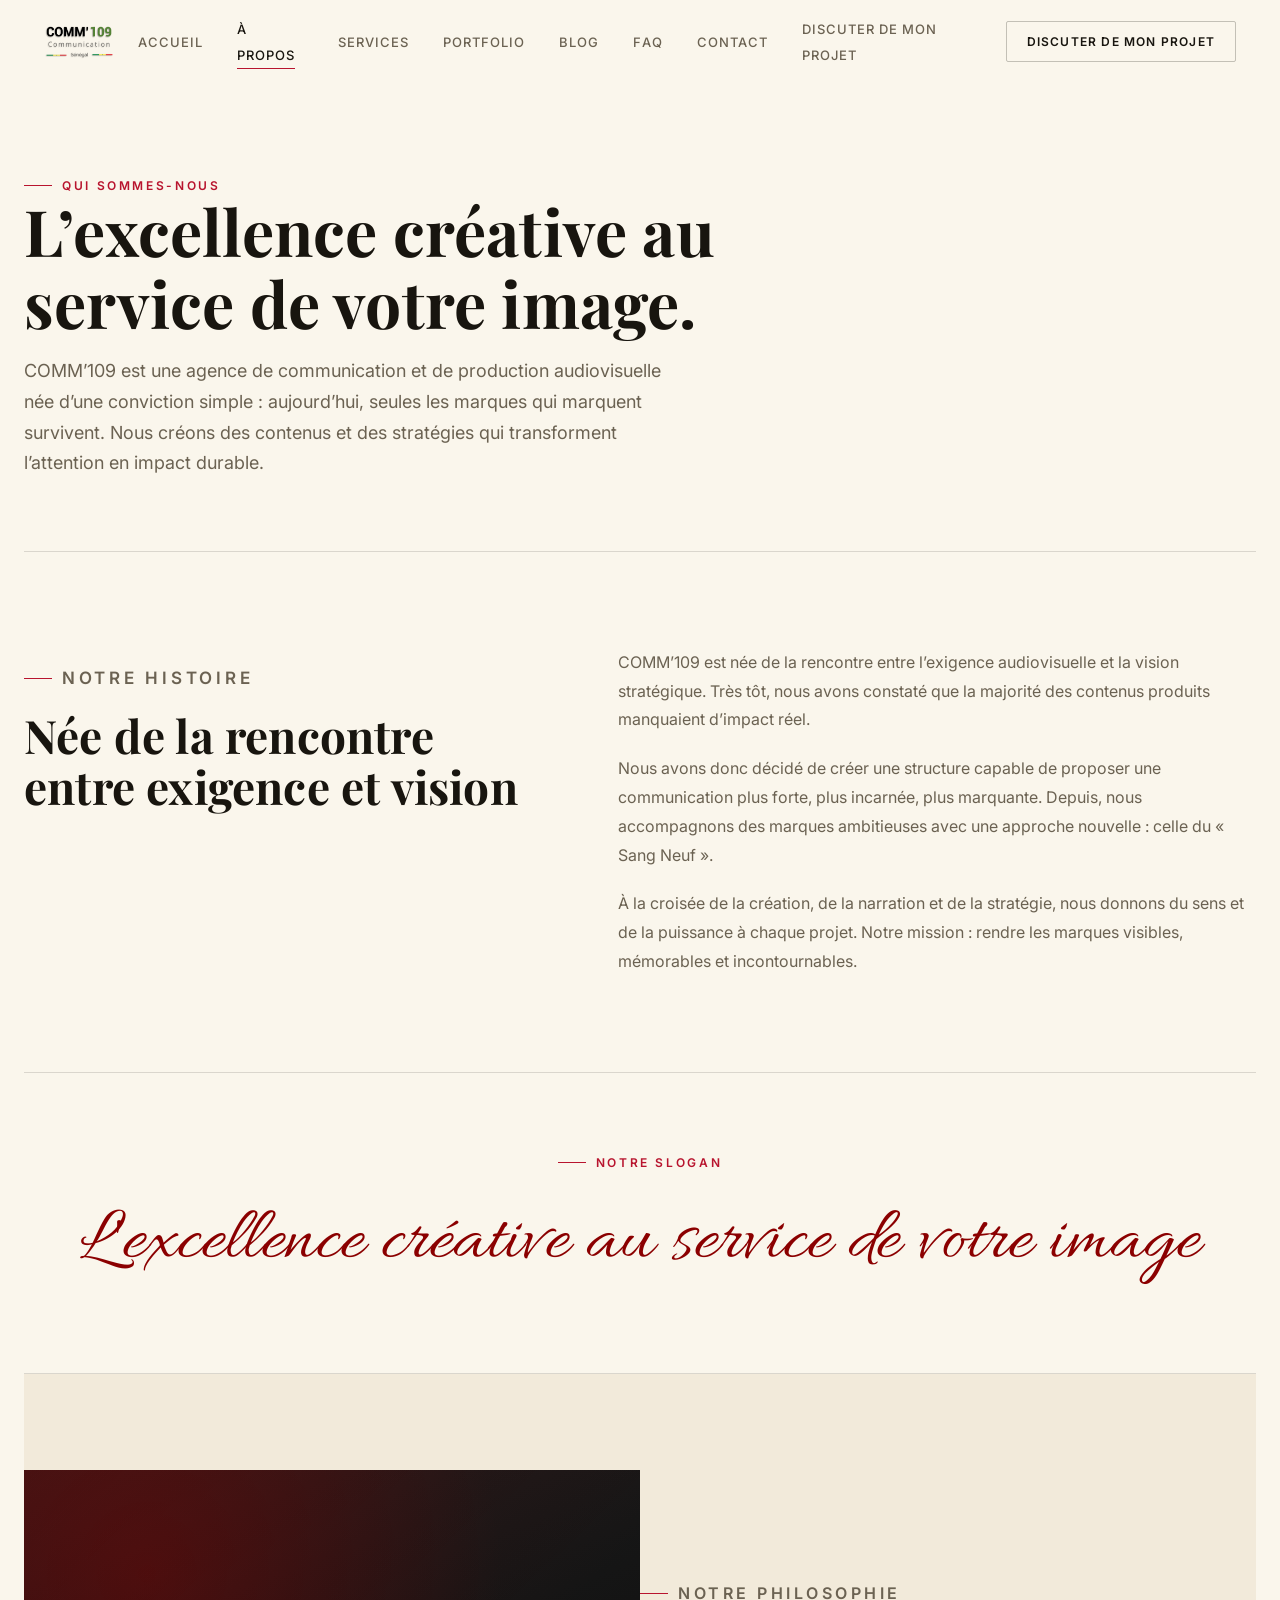
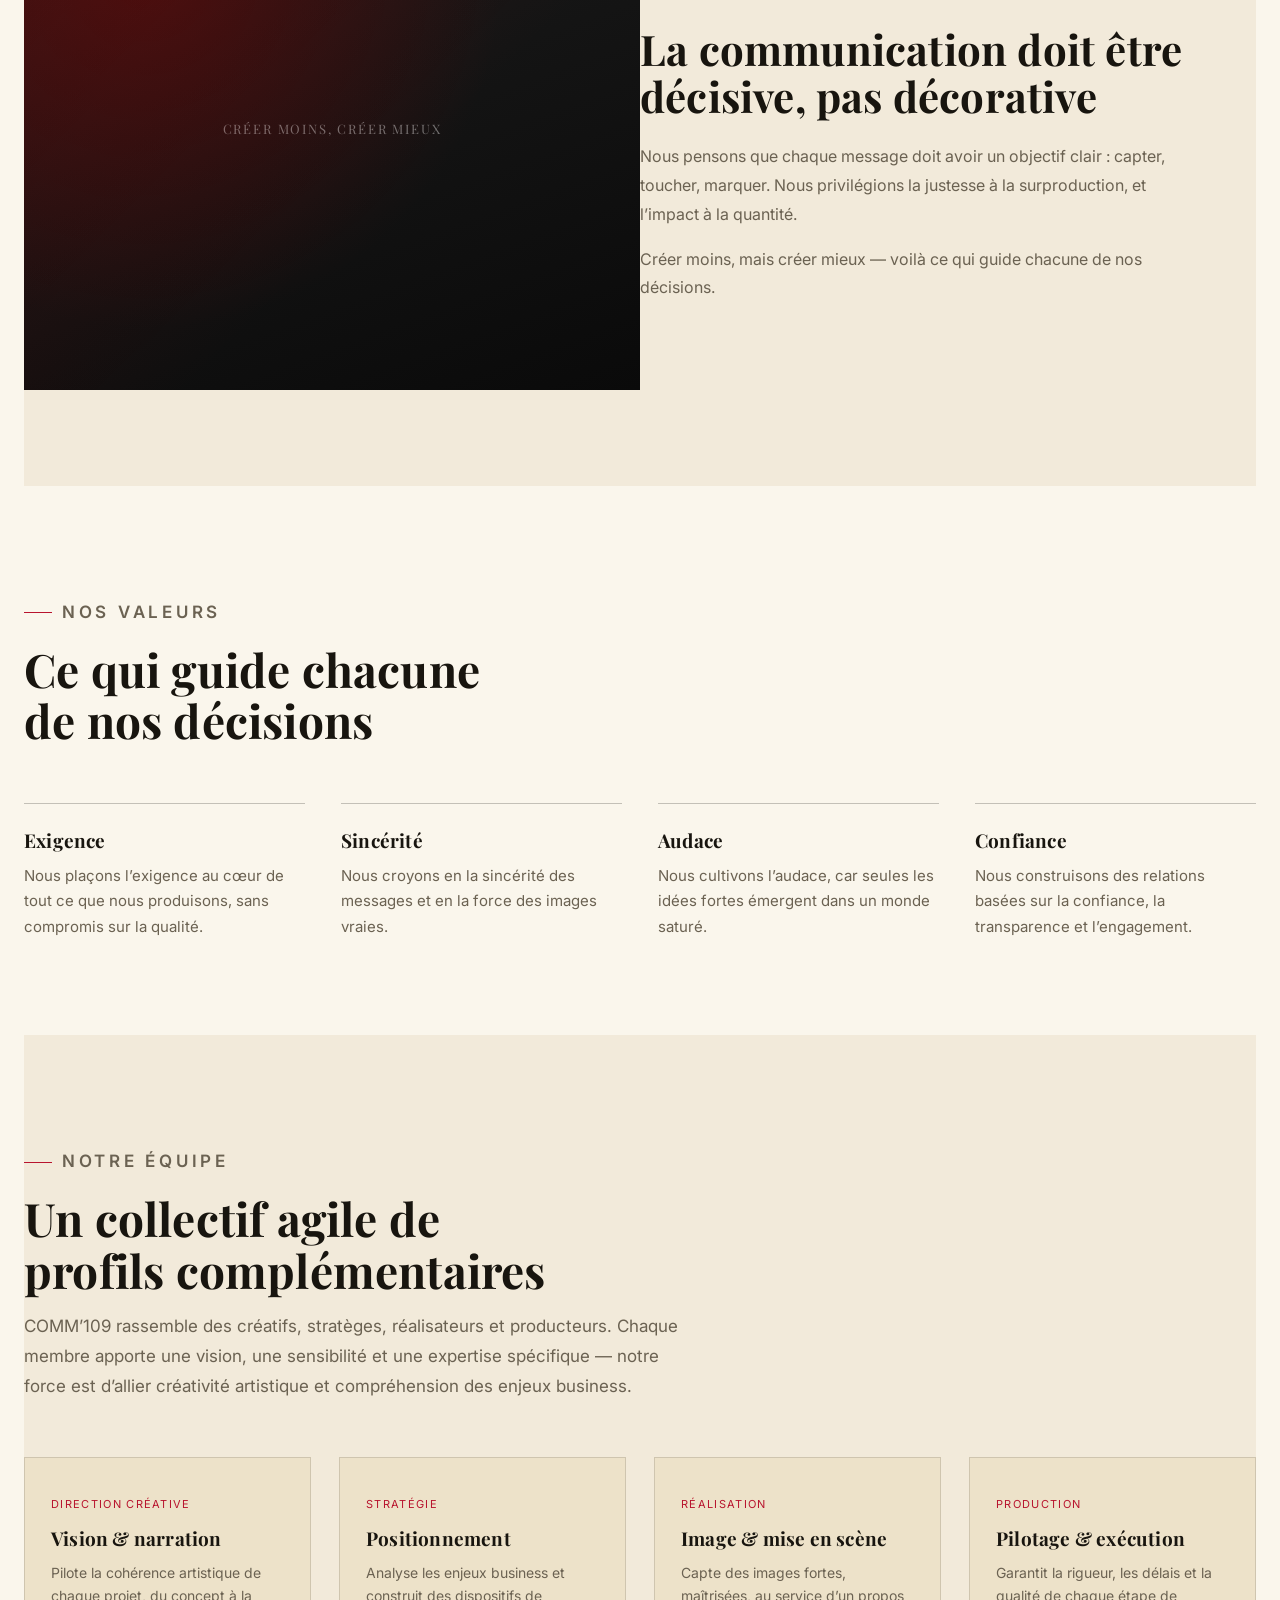
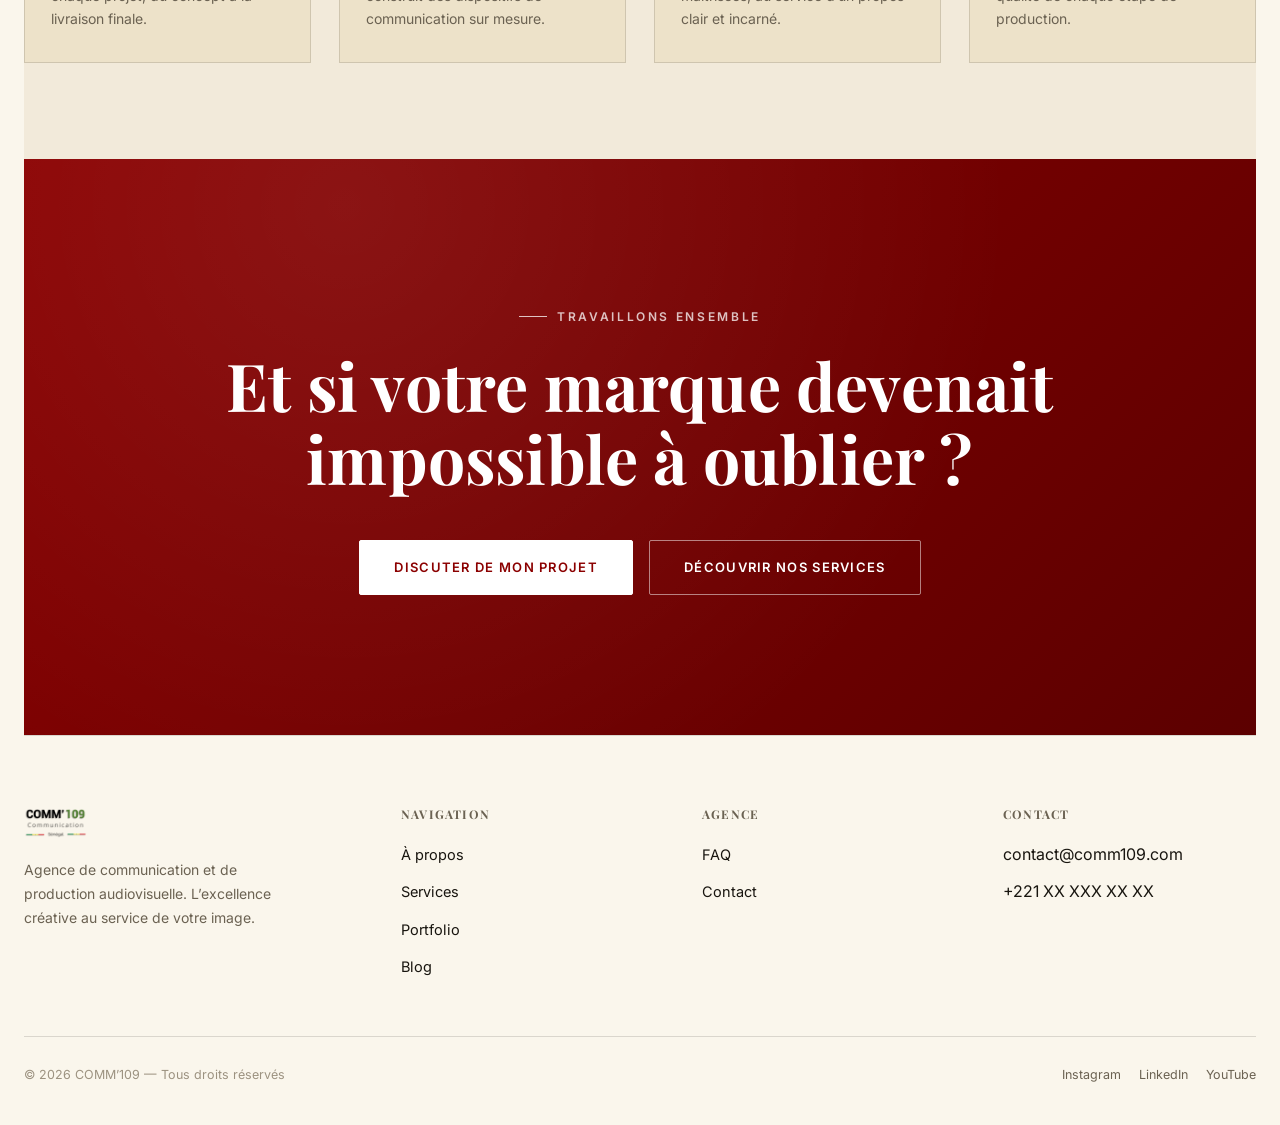
==== commit 2248818a: "Slogan: corrige l'apostrophe manquante (police Allura) et l'empilement du libelle" ====
--- a/a-propos.html
+++ b/a-propos.html
@@ -85,8 +85,8 @@
   <!-- SLOGAN -->
   <section class="slogan-block reveal">
     <div class="wrap">
-      <p class="eyebrow" style="justify-content:center;margin-bottom:22px;">Notre slogan</p>
-      <q>L’excellence créative au service de votre image</q>
+      <p class="eyebrow" style="display:flex;justify-content:center;margin-bottom:22px;">Notre slogan</p>
+      <q>L'excellence créative au service de votre image</q>
     </div>
   </section>
 
--- a/style.css
+++ b/style.css
@@ -178,20 +178,21 @@
 }
 .hero-inner{padding:168px 0 96px;width:100%;}
 .hero-grid{
-  display:grid;grid-template-columns:1.15fr .85fr;gap:64px;align-items:center;
-}
-.hero-text .eyebrow{margin-bottom:26px;}
-.hero h1{font-size:clamp(38px,5.6vw,68px);max-width:620px;}
+  display:flex;flex-direction:column;align-items:center;text-align:center;gap:48px;
+}
+.hero-text .eyebrow{margin-bottom:26px;justify-content:center;}
+.hero h1{font-size:clamp(38px,5.6vw,68px);max-width:720px;margin-left:auto;margin-right:auto;}
 .hero h1 em{font-style:normal;color:var(--accent-bright);}
-.hero .lead{margin-top:26px;max-width:520px;font-size:18px;color:var(--fg-dim);line-height:1.75;}
-.hero .btn-row{margin-top:38px;}
+.hero .lead{margin-top:26px;max-width:560px;margin-left:auto;margin-right:auto;font-size:18px;color:var(--fg-dim);line-height:1.75;}
+.hero .btn-row{margin-top:38px;justify-content:center;}
 
 .hero-video{display:flex;flex-direction:column;align-items:center;}
 .hero-video-frame{
-  position:relative;width:100%;max-width:320px;aspect-ratio:9/16;
+  position:relative;width:100%;max-width:300px;aspect-ratio:9/16;
   border-radius:14px;overflow:hidden;background:#000;
   border:1px solid rgba(255,255,255,.1);
   box-shadow:0 40px 90px -20px rgba(24,21,15,.35);
+  margin:0 auto;
 }
 .hero-video-frame iframe{position:absolute;inset:0;width:100%;height:100%;border:0;}
 .hero-video-link{
@@ -200,15 +201,9 @@
 }
 .hero-video-link:hover{color:var(--accent-bright);}
 
-@media (max-width:900px){
-  .hero-grid{grid-template-columns:1fr;gap:48px;text-align:center;}
-  .hero-text .eyebrow{justify-content:center;}
-  .hero h1,.hero .lead{max-width:none;margin-left:auto;margin-right:auto;}
-  .hero .btn-row{justify-content:center;}
-  .hero-video-frame{max-width:260px;}
-}
 @media (max-width:620px){
   .hero-inner{padding:150px 0 72px;}
+  .hero-video-frame{max-width:260px;}
 }
 
 /* ---------- INTRO (ouverture du site) ---------- */
@@ -240,16 +235,29 @@
 }
 
 .intro-video-stage{
-  position:absolute;inset:0;background:#000;
+  position:absolute;inset:0;
+  background:
+    radial-gradient(circle at 50% 38%, rgba(139,0,0,.2), transparent 60%),
+    #0A0A0A;
   display:flex;align-items:center;justify-content:center;
   opacity:0;pointer-events:none;transition:opacity .9s ease;
 }
 .intro-video-stage.stage-in{opacity:1;pointer-events:auto;}
+.intro-video-inner{
+  position:relative;
+  width:min(88vw, 400px, 46.125vh); /* fenetre "telephone" contenue, format 9:16 garanti */
+  margin:0 auto;
+  border-radius:22px;
+  overflow:hidden;
+  background:#000;
+  border:1px solid rgba(255,255,255,.14);
+  box-shadow:0 50px 130px -25px rgba(0,0,0,.7);
+}
+.intro-video-inner::before{
+  content:"";display:block;width:100%;padding-top:177.78%; /* force le ratio 9:16, toute methode de navigateur */
+}
 .intro-video-stage iframe{
-  position:absolute;top:50%;left:50%;
-  width:100vw;height:177.78vw;
-  min-width:56.25vh;min-height:100vh;
-  transform:translate(-50%,-50%);
+  position:absolute;inset:0;width:100%;height:100%;
   border:0;pointer-events:none;
 }
 .intro-skip{
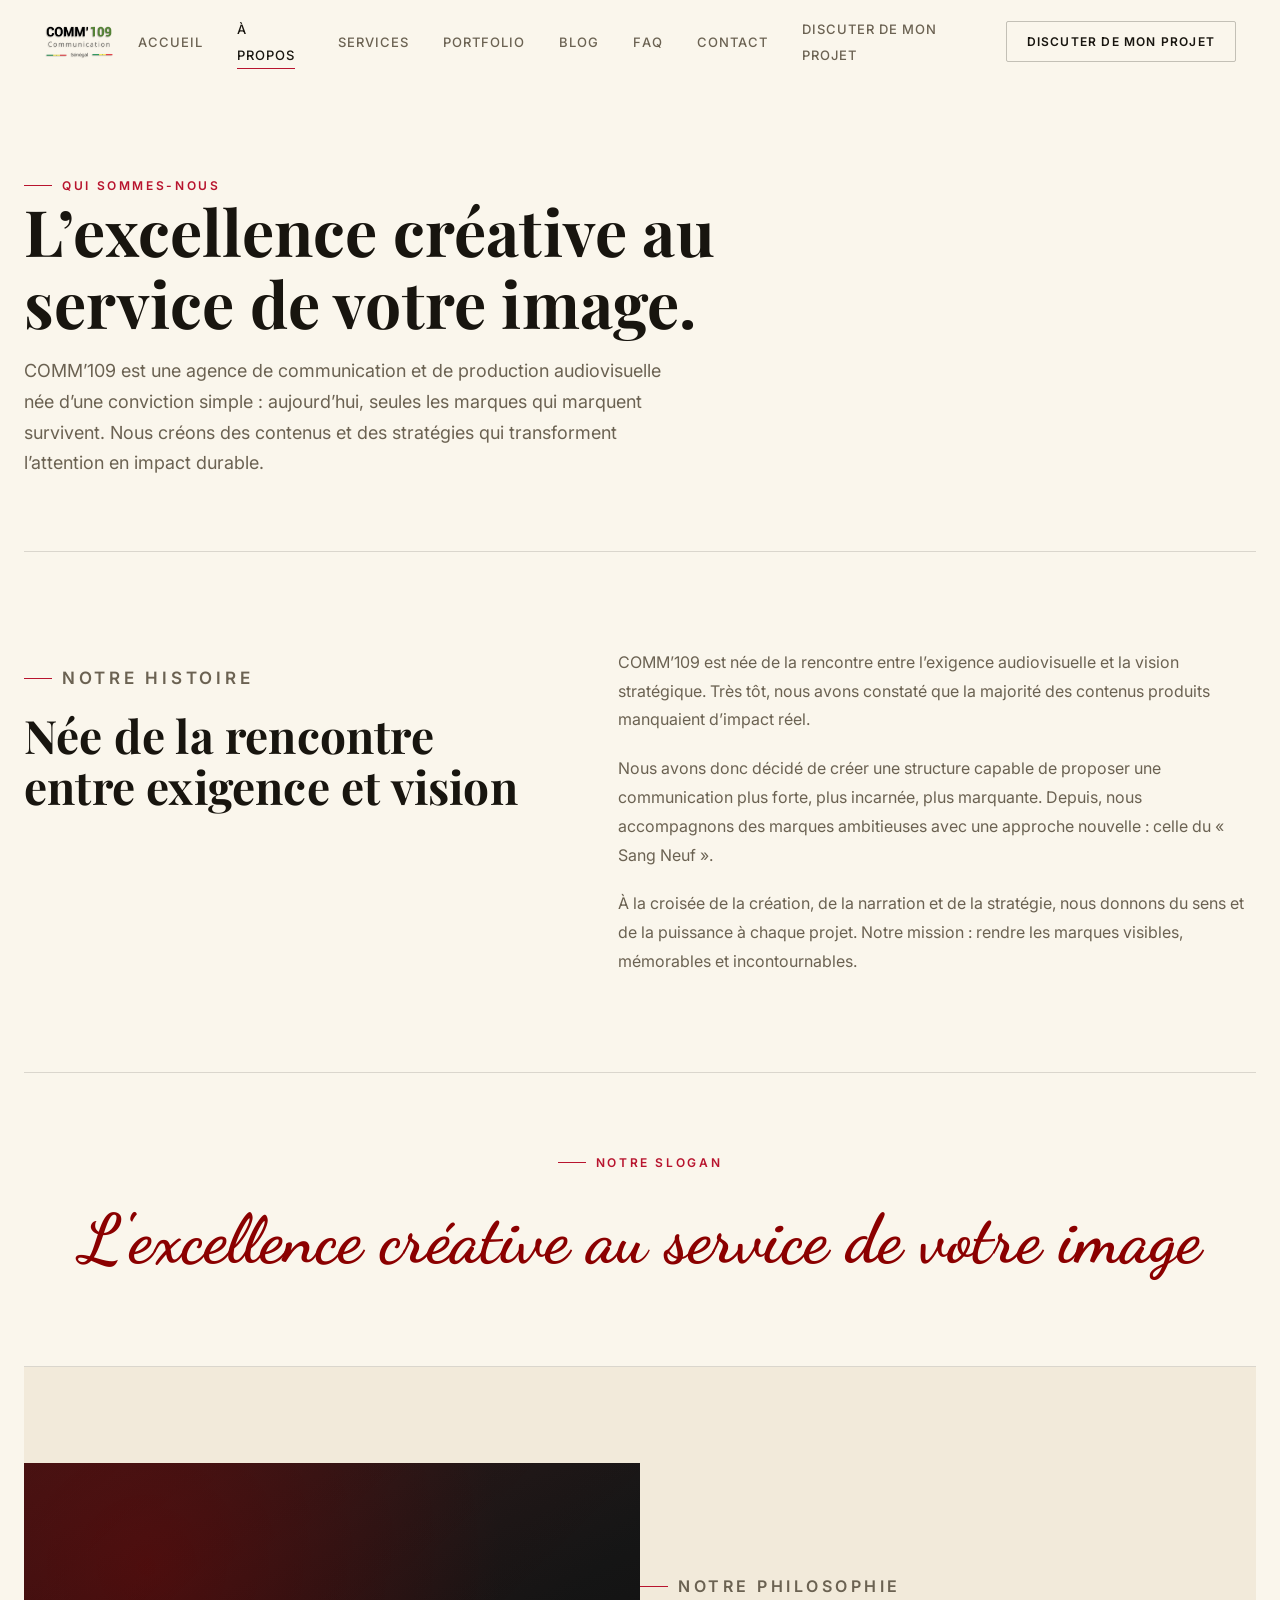
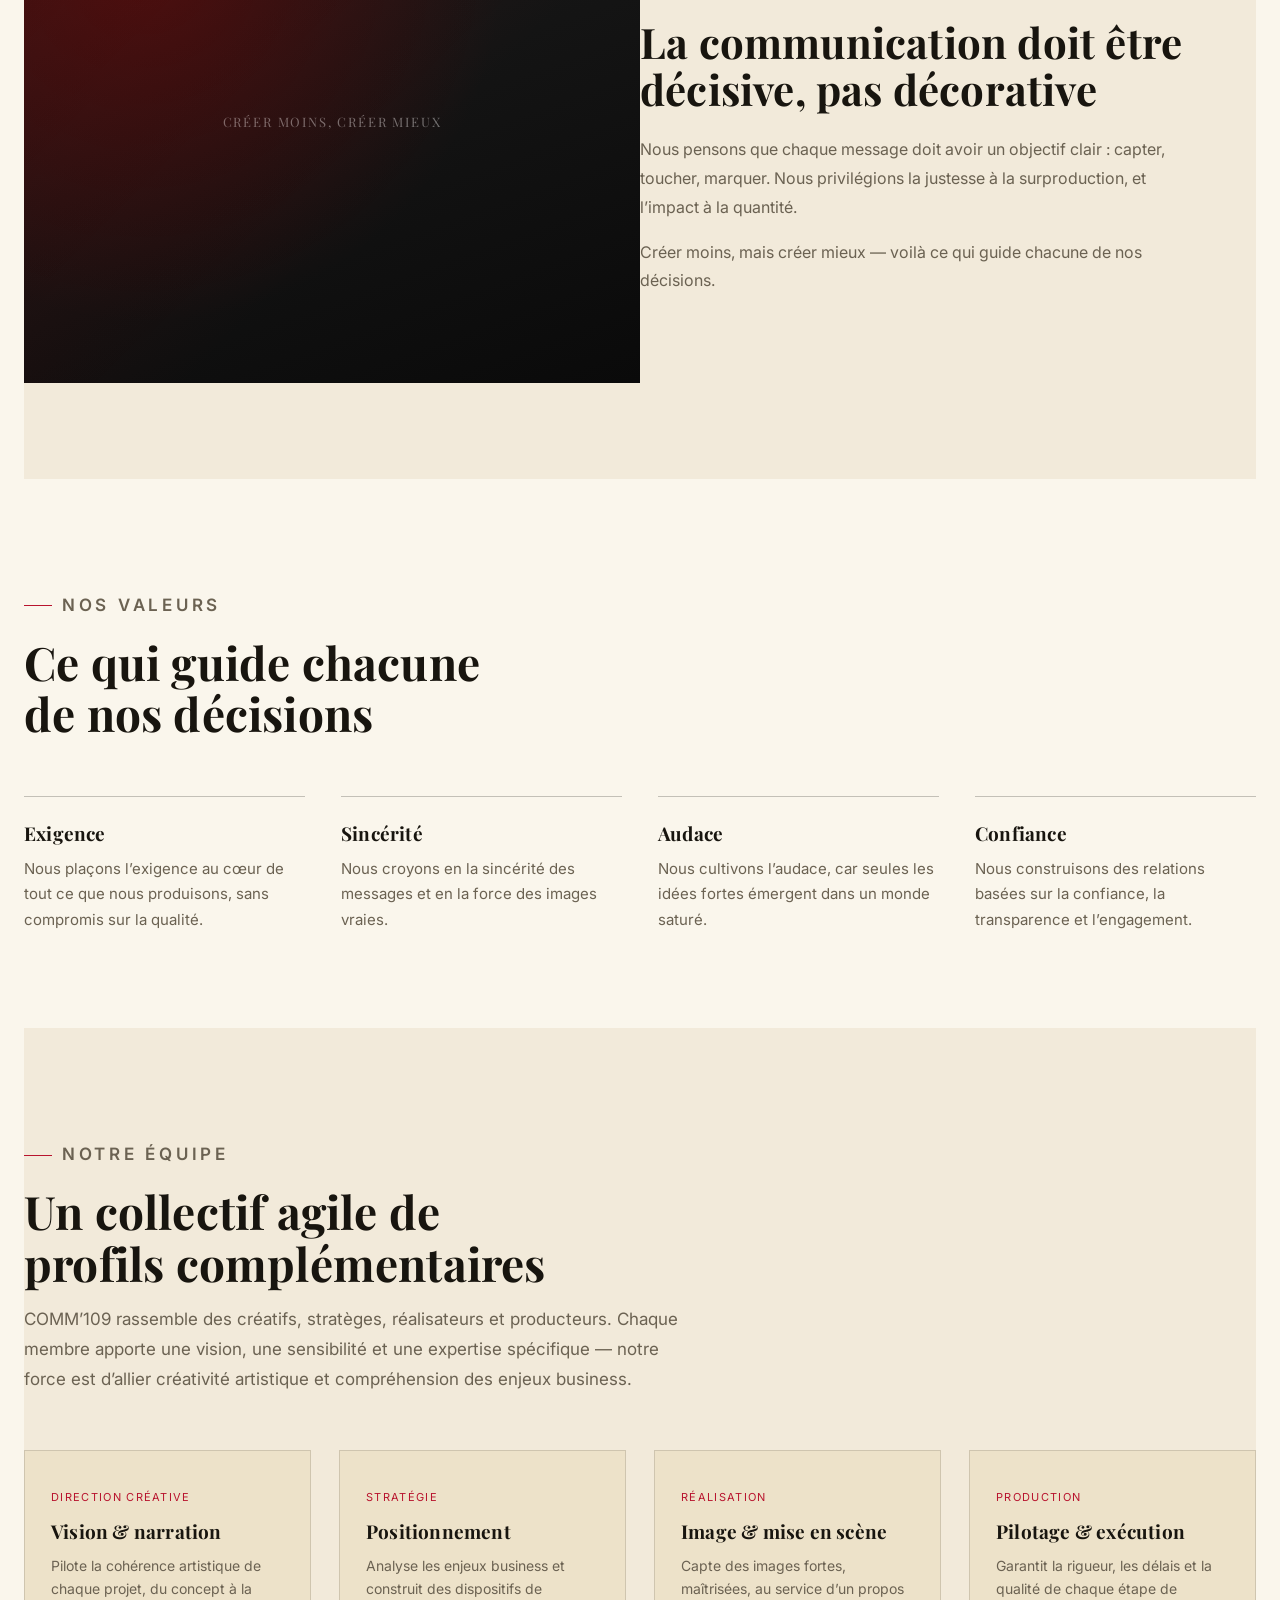
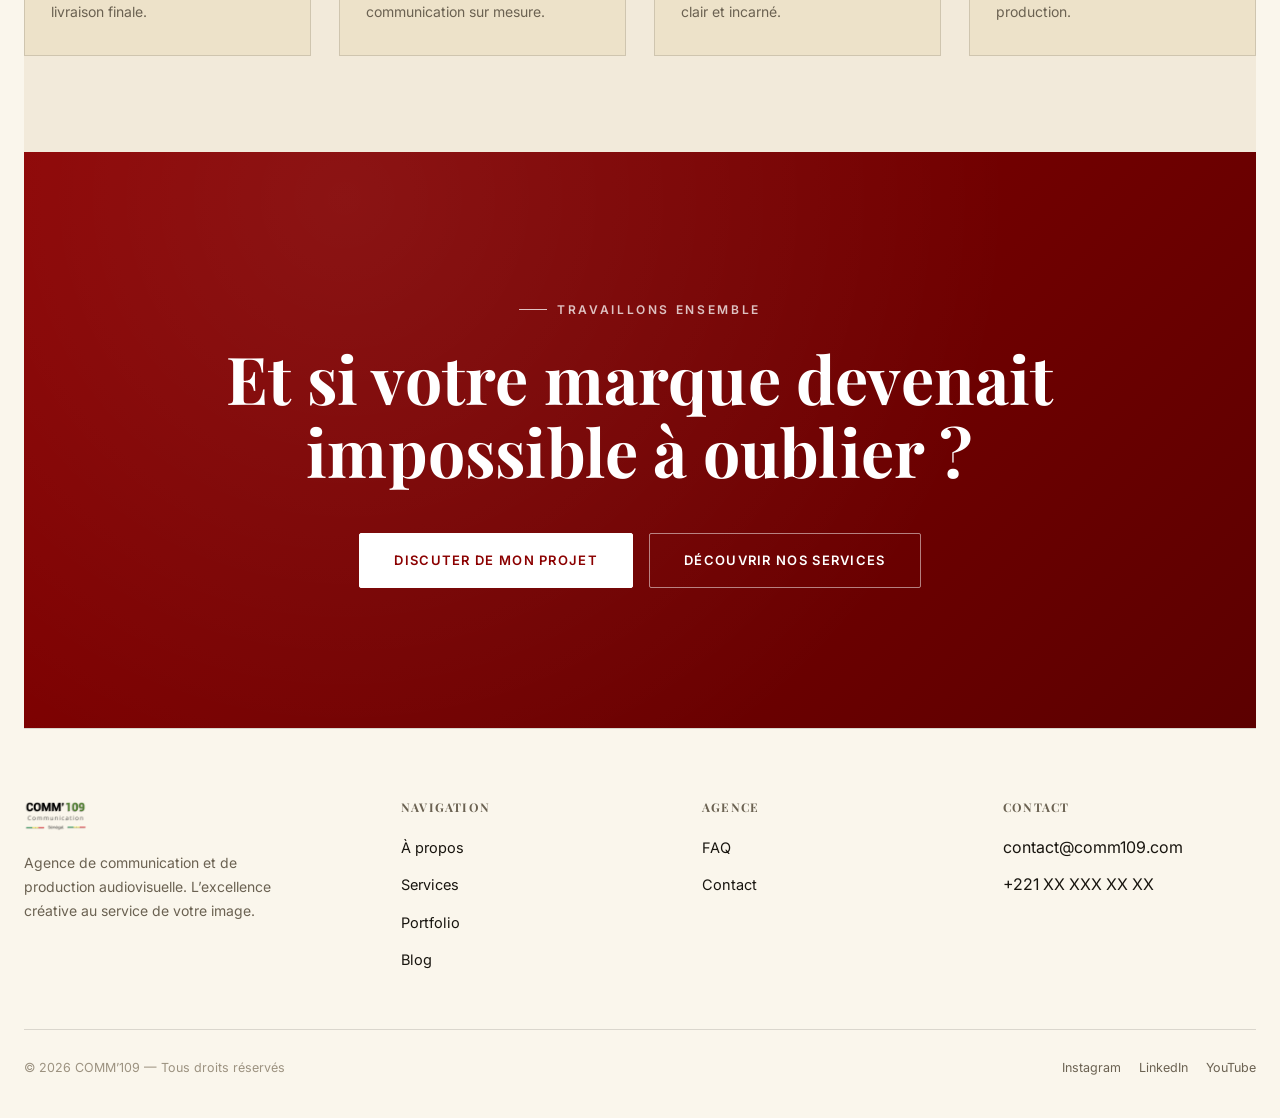
==== commit 172b9fbd: "Slogan: remplace Allura par Dancing Script (apostrophe correctement visible, plus lisible)" ====
--- a/a-propos.html
+++ b/a-propos.html
@@ -22,7 +22,7 @@
 <link rel="icon" href="images/logo-black.png" type="image/png">
 <link rel="preconnect" href="https://fonts.googleapis.com">
 <link rel="preconnect" href="https://fonts.gstatic.com" crossorigin>
-<link href="https://fonts.googleapis.com/css2?family=Playfair+Display:wght@500;600;700;800&family=Allura&family=Inter:wght@400;500;600;700&display=swap" rel="stylesheet">
+<link href="https://fonts.googleapis.com/css2?family=Playfair+Display:wght@500;600;700;800&family=Dancing+Script:wght@500;600;700&family=Inter:wght@400;500;600;700&display=swap" rel="stylesheet">
 <link rel="stylesheet" href="style.css">
 <script type="application/ld+json">
 {
--- a/style.css
+++ b/style.css
@@ -19,7 +19,7 @@
   --border-strong:rgba(24,21,15,.24);
   --font-display:'Playfair Display', 'Georgia', serif;
   --font-body:'Inter', -apple-system, 'Helvetica Neue', Arial, sans-serif;
-  --font-script:'Allura', 'Brush Script MT', cursive;
+  --font-script:'Dancing Script', 'Brush Script MT', cursive;
   --gutter: max(24px, env(safe-area-inset-left, 0px));
   --gutter-r: max(24px, env(safe-area-inset-right, 0px));
   --maxw: 1240px;
@@ -409,8 +409,8 @@
   text-align:center;padding:80px 0;border-top:1px solid var(--border);border-bottom:1px solid var(--border);
 }
 .slogan-block q{
-  font-family:var(--font-script);font-weight:400;font-size:clamp(40px,7vw,76px);
-  color:var(--accent);quotes:none;line-height:1.3;
+  font-family:var(--font-script);font-weight:700;font-size:clamp(38px,6.4vw,68px);
+  color:var(--accent);quotes:none;line-height:1.35;
 }
 .slogan-block q::before,.slogan-block q::after{content:"";}
 
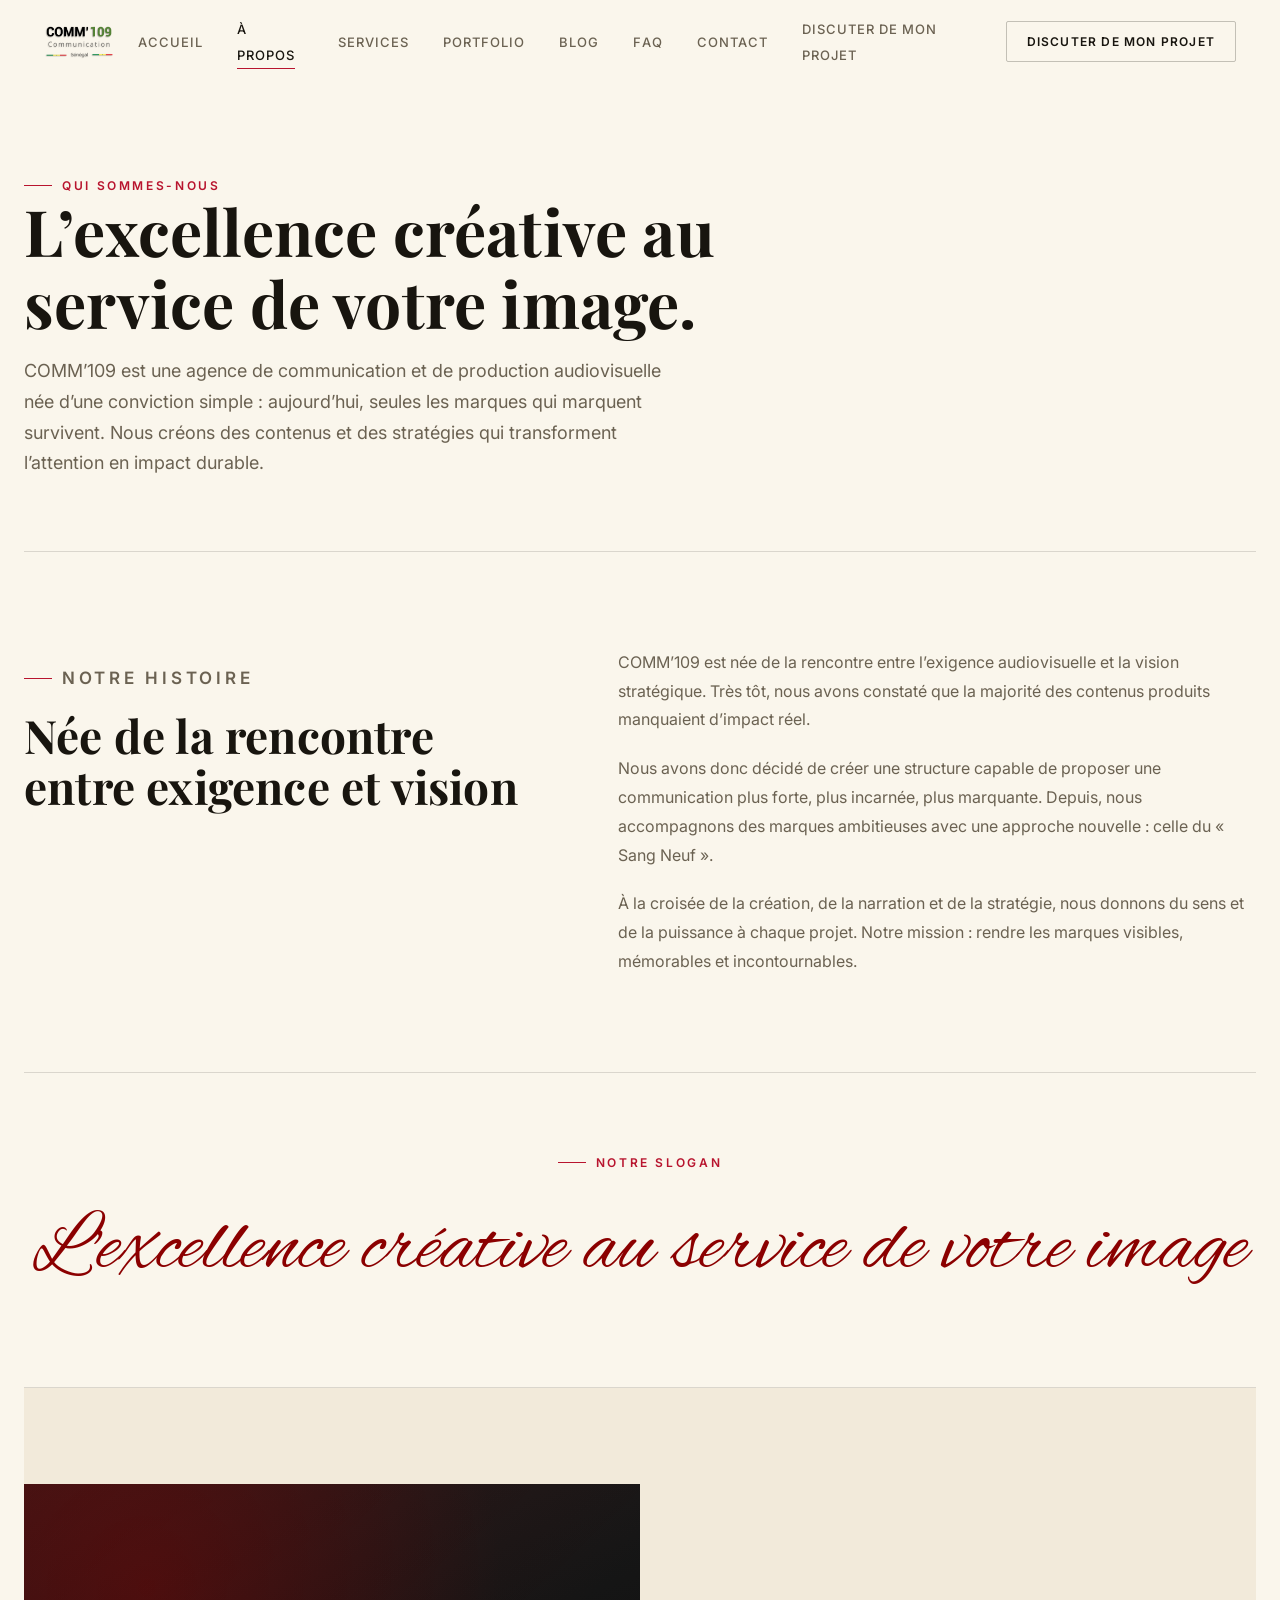
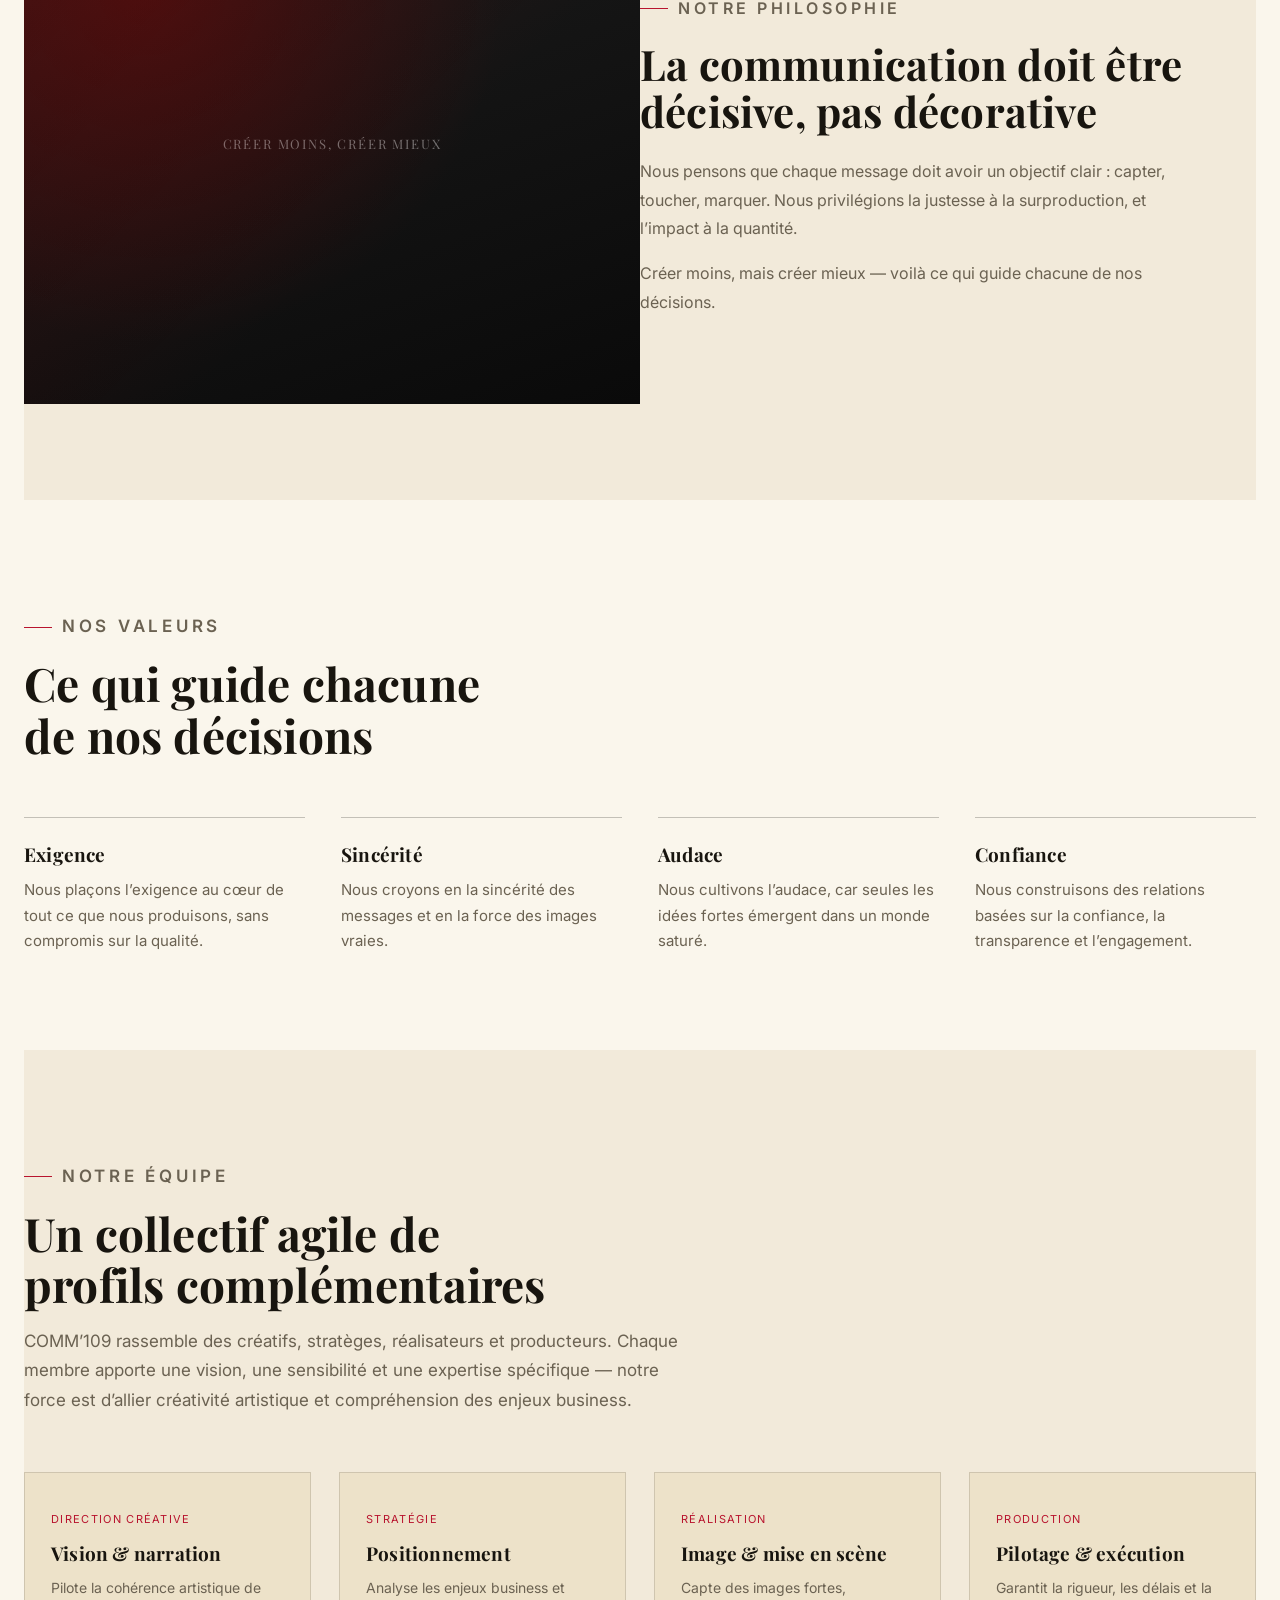
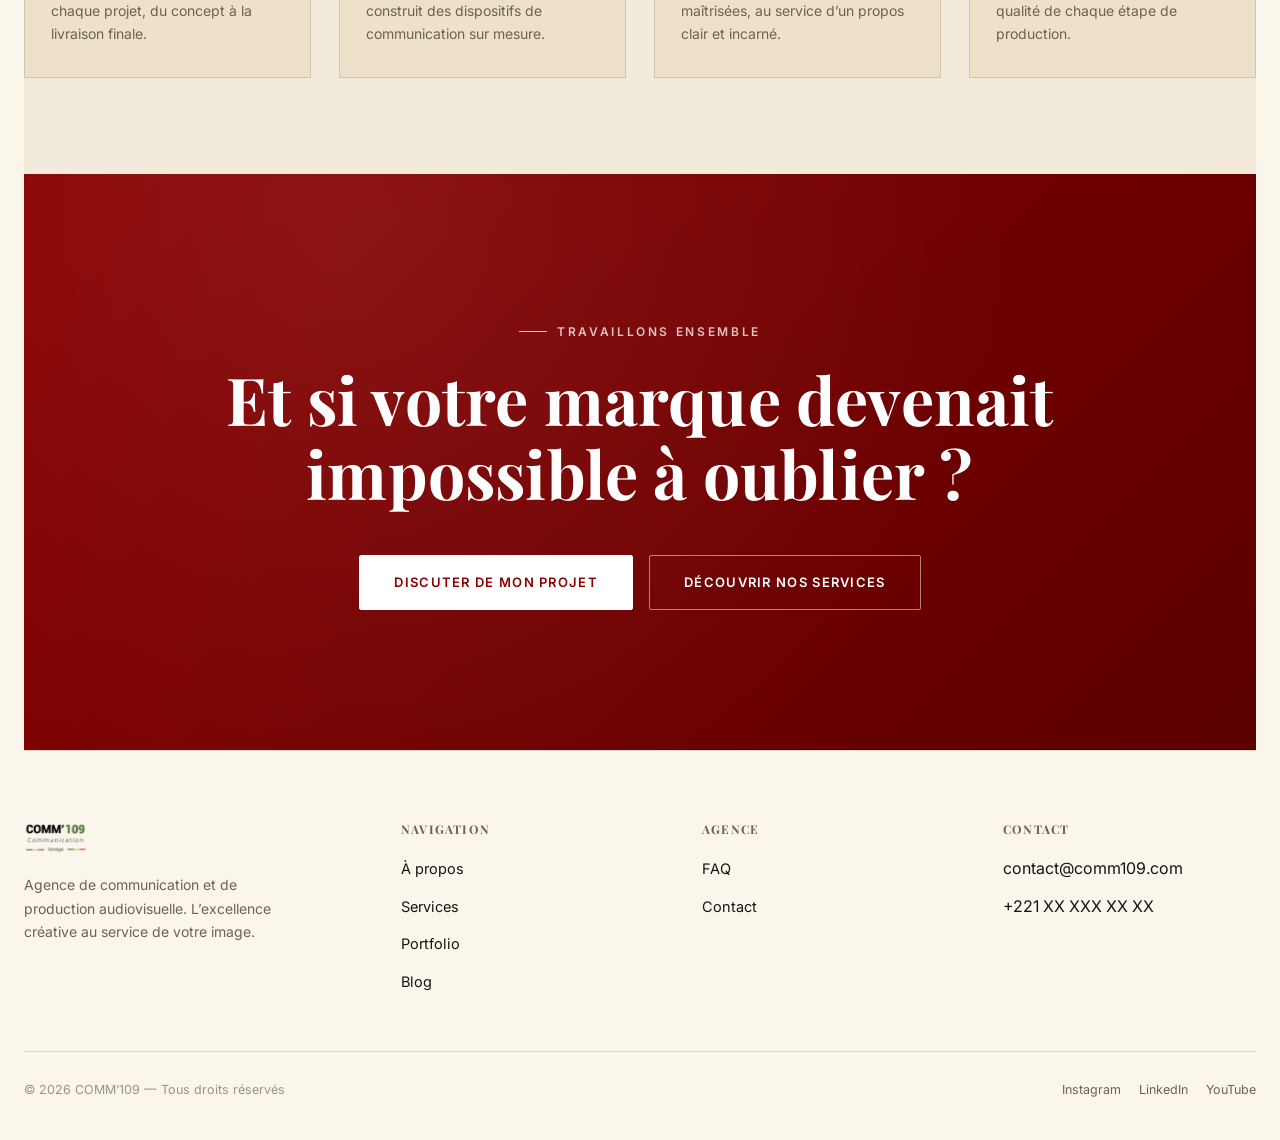
==== commit 931d487c: "Slogan: nouvelle police manuscrite Alex Brush, conforme a la reference fournie" ====
--- a/a-propos.html
+++ b/a-propos.html
@@ -22,7 +22,7 @@
 <link rel="icon" href="images/logo-black.png" type="image/png">
 <link rel="preconnect" href="https://fonts.googleapis.com">
 <link rel="preconnect" href="https://fonts.gstatic.com" crossorigin>
-<link href="https://fonts.googleapis.com/css2?family=Playfair+Display:wght@500;600;700;800&family=Dancing+Script:wght@500;600;700&family=Inter:wght@400;500;600;700&display=swap" rel="stylesheet">
+<link href="https://fonts.googleapis.com/css2?family=Playfair+Display:wght@500;600;700;800&family=Alex+Brush&family=Inter:wght@400;500;600;700&display=swap" rel="stylesheet">
 <link rel="stylesheet" href="style.css">
 <script type="application/ld+json">
 {
--- a/style.css
+++ b/style.css
@@ -19,7 +19,7 @@
   --border-strong:rgba(24,21,15,.24);
   --font-display:'Playfair Display', 'Georgia', serif;
   --font-body:'Inter', -apple-system, 'Helvetica Neue', Arial, sans-serif;
-  --font-script:'Dancing Script', 'Brush Script MT', cursive;
+  --font-script:'Alex Brush', 'Brush Script MT', cursive;
   --gutter: max(24px, env(safe-area-inset-left, 0px));
   --gutter-r: max(24px, env(safe-area-inset-right, 0px));
   --maxw: 1240px;
@@ -223,15 +223,10 @@
   opacity:1;transition:opacity .8s ease;
 }
 .intro-logo-stage.stage-out{opacity:0;}
-.intro-logo-stage img{
-  width:min(58vw,340px);
-  opacity:0;transform:scale(.7);filter:blur(8px);
-  animation:introLogoReveal 2.1s cubic-bezier(.16,1,.3,1) forwards;
-}
-@keyframes introLogoReveal{
-  0%{opacity:0;transform:scale(.7);filter:blur(10px);}
-  55%{opacity:1;transform:scale(1.05);filter:blur(0);}
-  100%{opacity:1;transform:scale(1);filter:blur(0);}
+.intro-logo-video{
+  max-width:min(90vw,760px);
+  max-height:70vh;
+  width:auto;height:auto;
 }
 
 .intro-video-stage{
@@ -277,6 +272,24 @@
 .intro-skip:hover{border-color:var(--accent-bright);background:rgba(139,0,0,.55);}
 @media (max-width:620px){
   .intro-skip{font-size:11px;padding:12px 18px;}
+}
+
+.intro-sound{
+  position:absolute;z-index:3;
+  left:max(24px, env(safe-area-inset-left,0px));
+  bottom:max(28px, env(safe-area-inset-bottom,0px));
+  display:flex;align-items:center;gap:9px;
+  background:rgba(10,10,10,.5);backdrop-filter:blur(6px);
+  border:1px solid rgba(255,255,255,.35);
+  color:#F5F5F0;
+  font-size:12px;letter-spacing:.06em;text-transform:uppercase;font-weight:600;
+  padding:13px 20px;border-radius:30px;
+  transition:border-color .25s ease, background .25s ease;
+}
+.intro-sound:hover{border-color:var(--accent-bright);background:rgba(139,0,0,.55);}
+.intro-sound .icon{font-size:15px;line-height:1;}
+@media (max-width:620px){
+  .intro-sound{font-size:11px;padding:12px 16px;}
 }
 
 /* ---------- MANIFESTE (bande sombre volontaire, contraste) ---------- */
@@ -409,7 +422,7 @@
   text-align:center;padding:80px 0;border-top:1px solid var(--border);border-bottom:1px solid var(--border);
 }
 .slogan-block q{
-  font-family:var(--font-script);font-weight:700;font-size:clamp(38px,6.4vw,68px);
+  font-family:var(--font-script);font-weight:400;font-size:clamp(44px,7.4vw,84px);
   color:var(--accent);quotes:none;line-height:1.35;
 }
 .slogan-block q::before,.slogan-block q::after{content:"";}
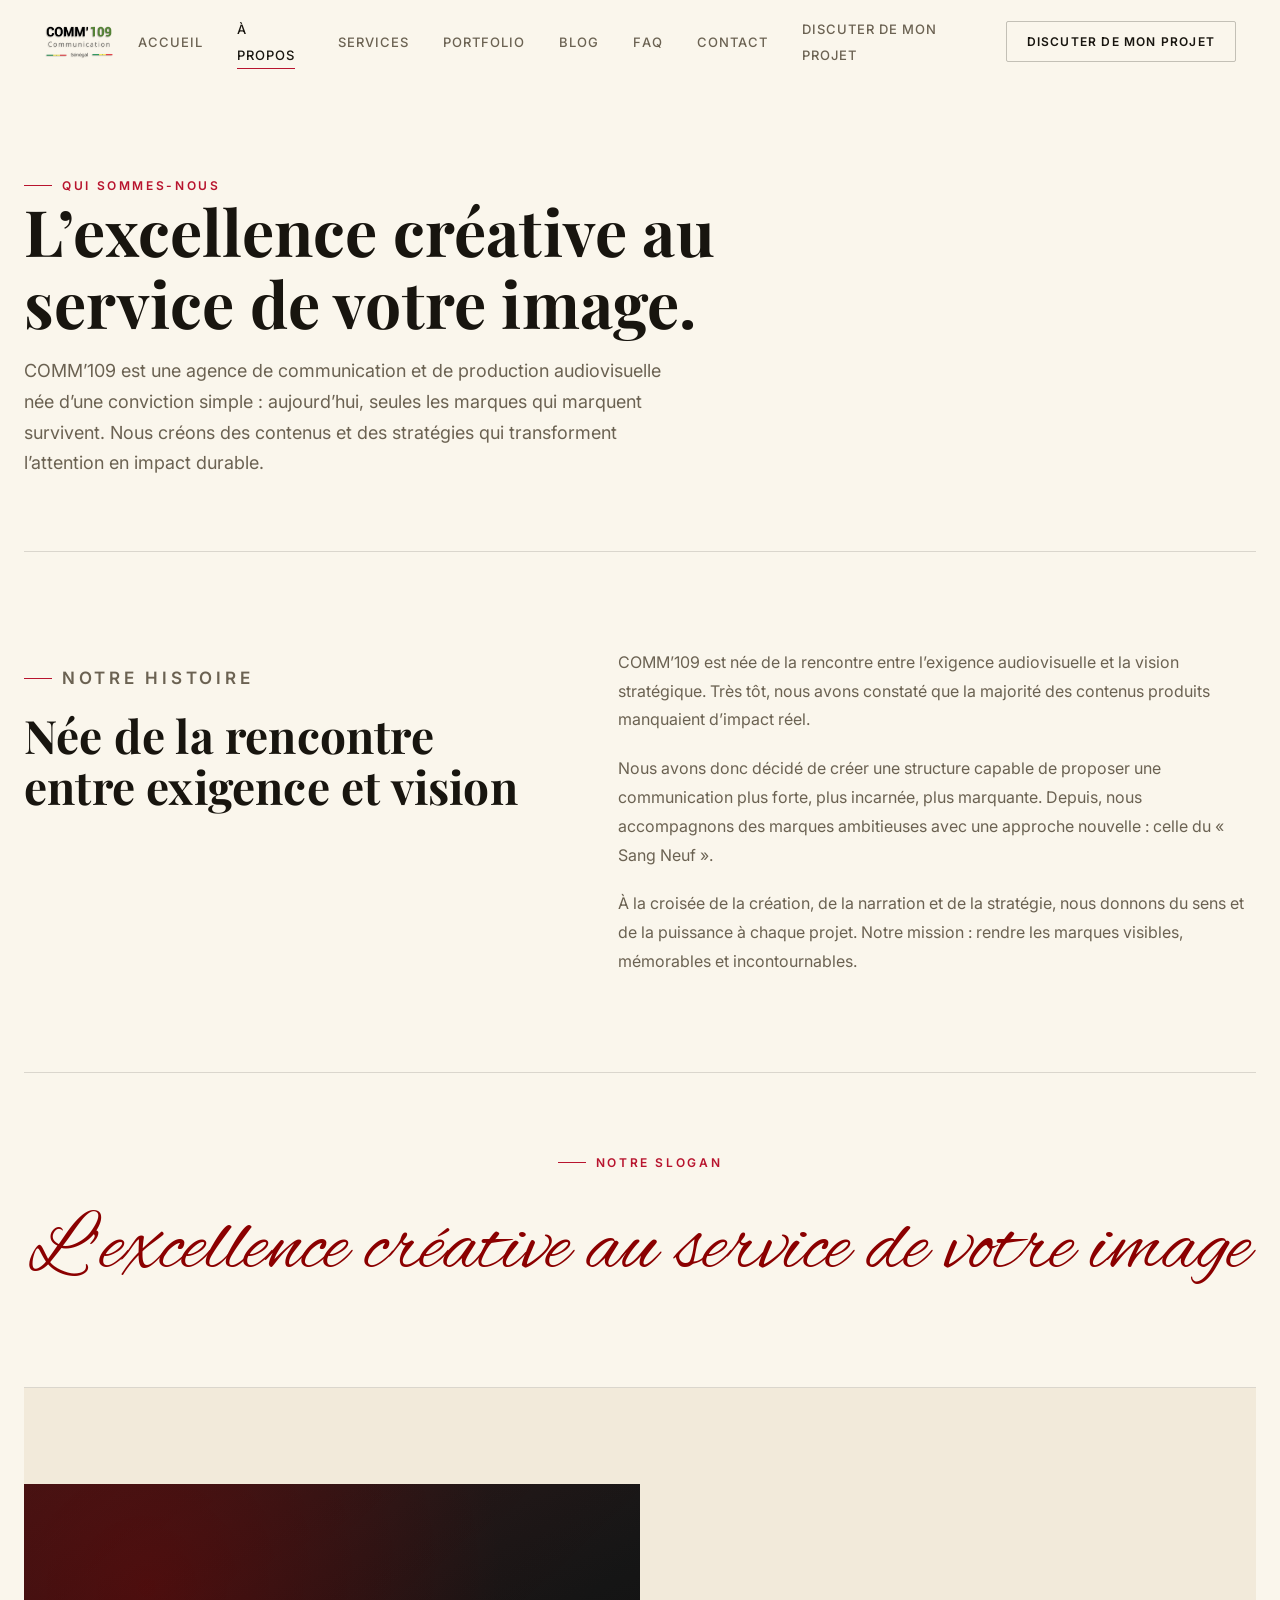
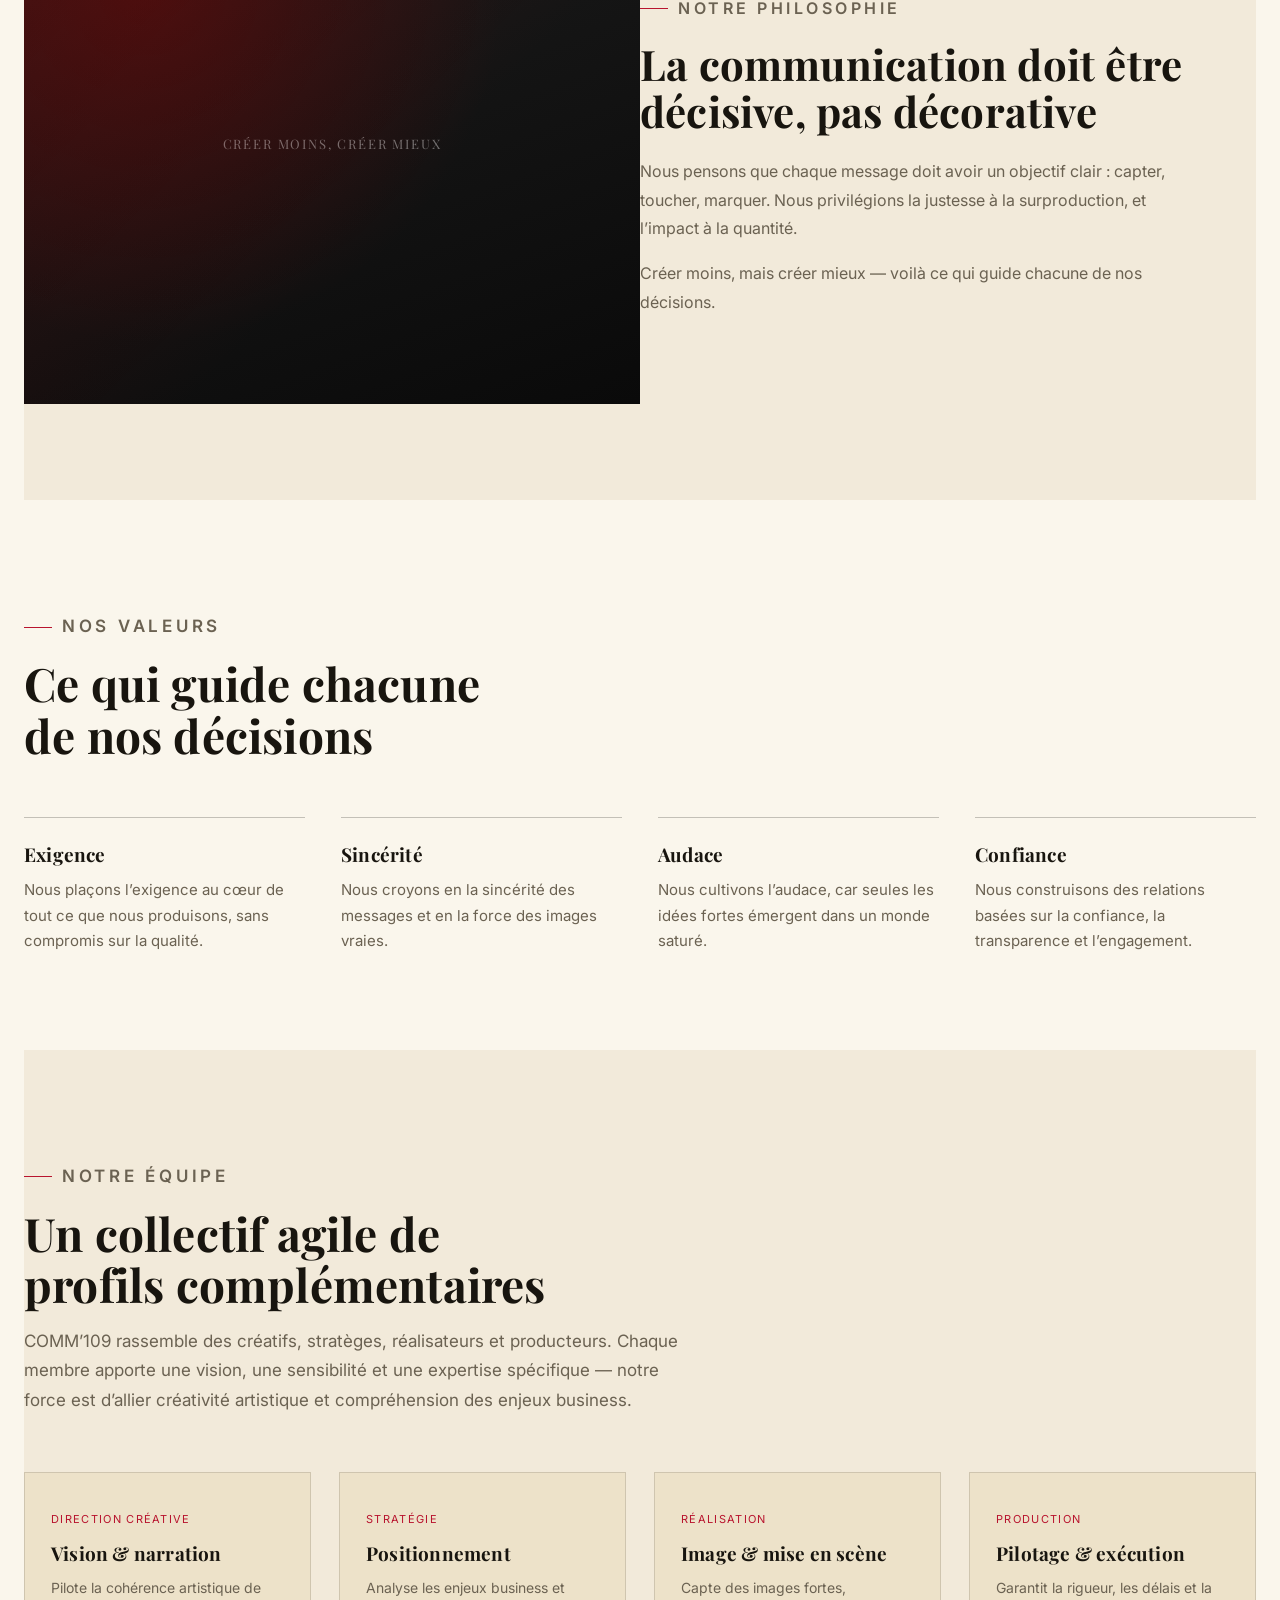
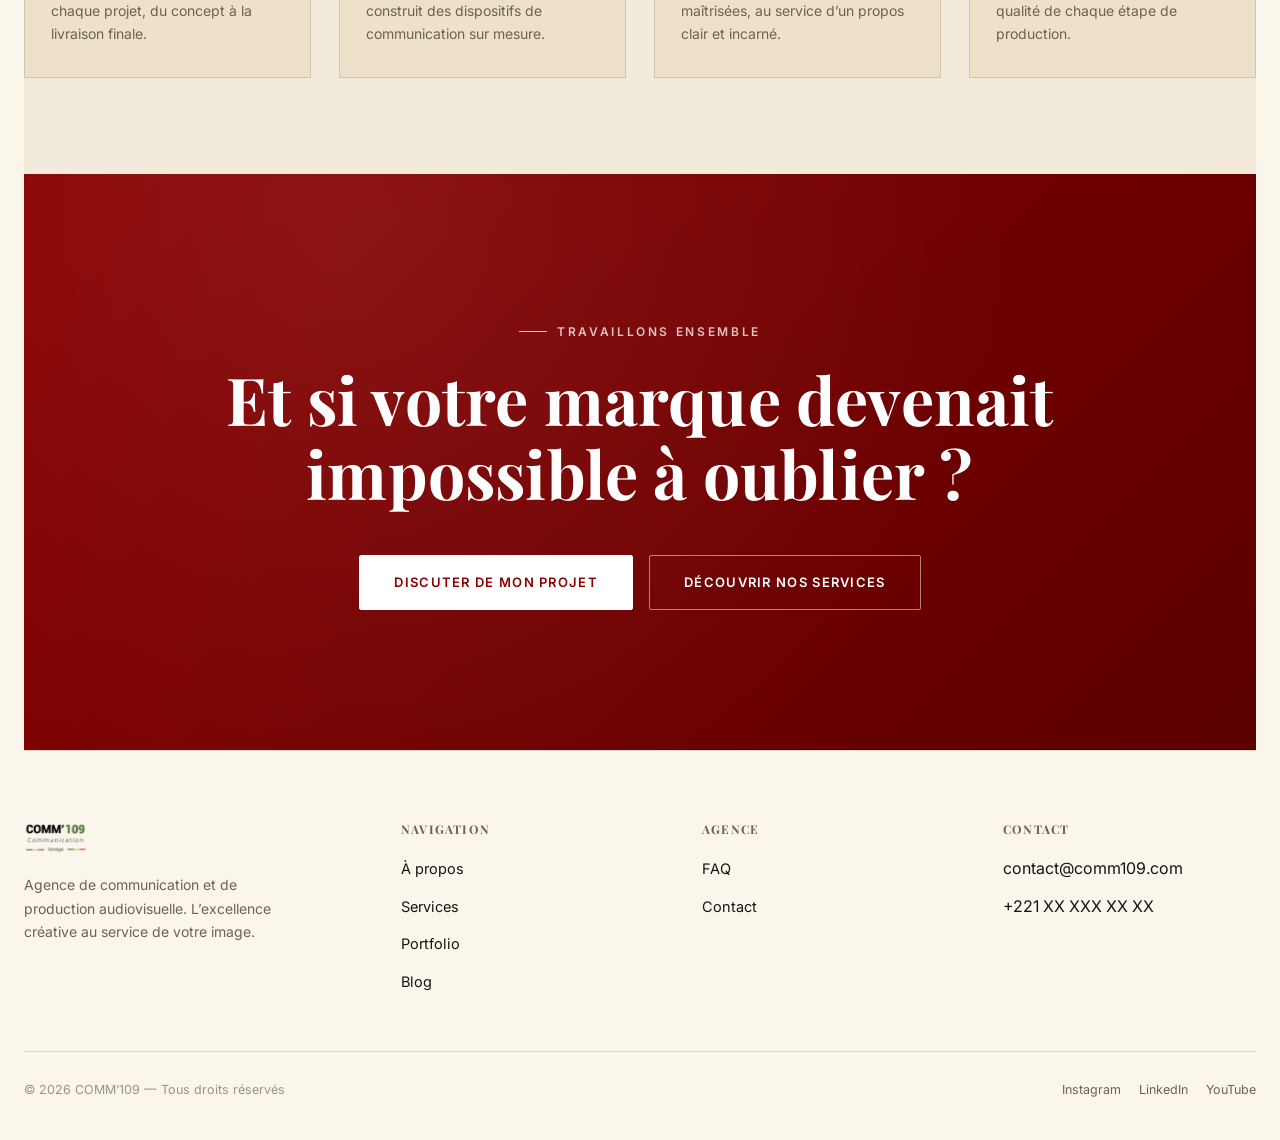
==== commit 4a5b2e3d: "Slogan: espace l'apostrophe pour qu'elle reste visible avec Alex Brush" ====
--- a/a-propos.html
+++ b/a-propos.html
@@ -86,7 +86,7 @@
   <section class="slogan-block reveal">
     <div class="wrap">
       <p class="eyebrow" style="display:flex;justify-content:center;margin-bottom:22px;">Notre slogan</p>
-      <q>L'excellence créative au service de votre image</q>
+      <q>L<span style="margin-right:.09em;display:inline-block;">'</span>excellence créative au service de votre image</q>
     </div>
   </section>
 
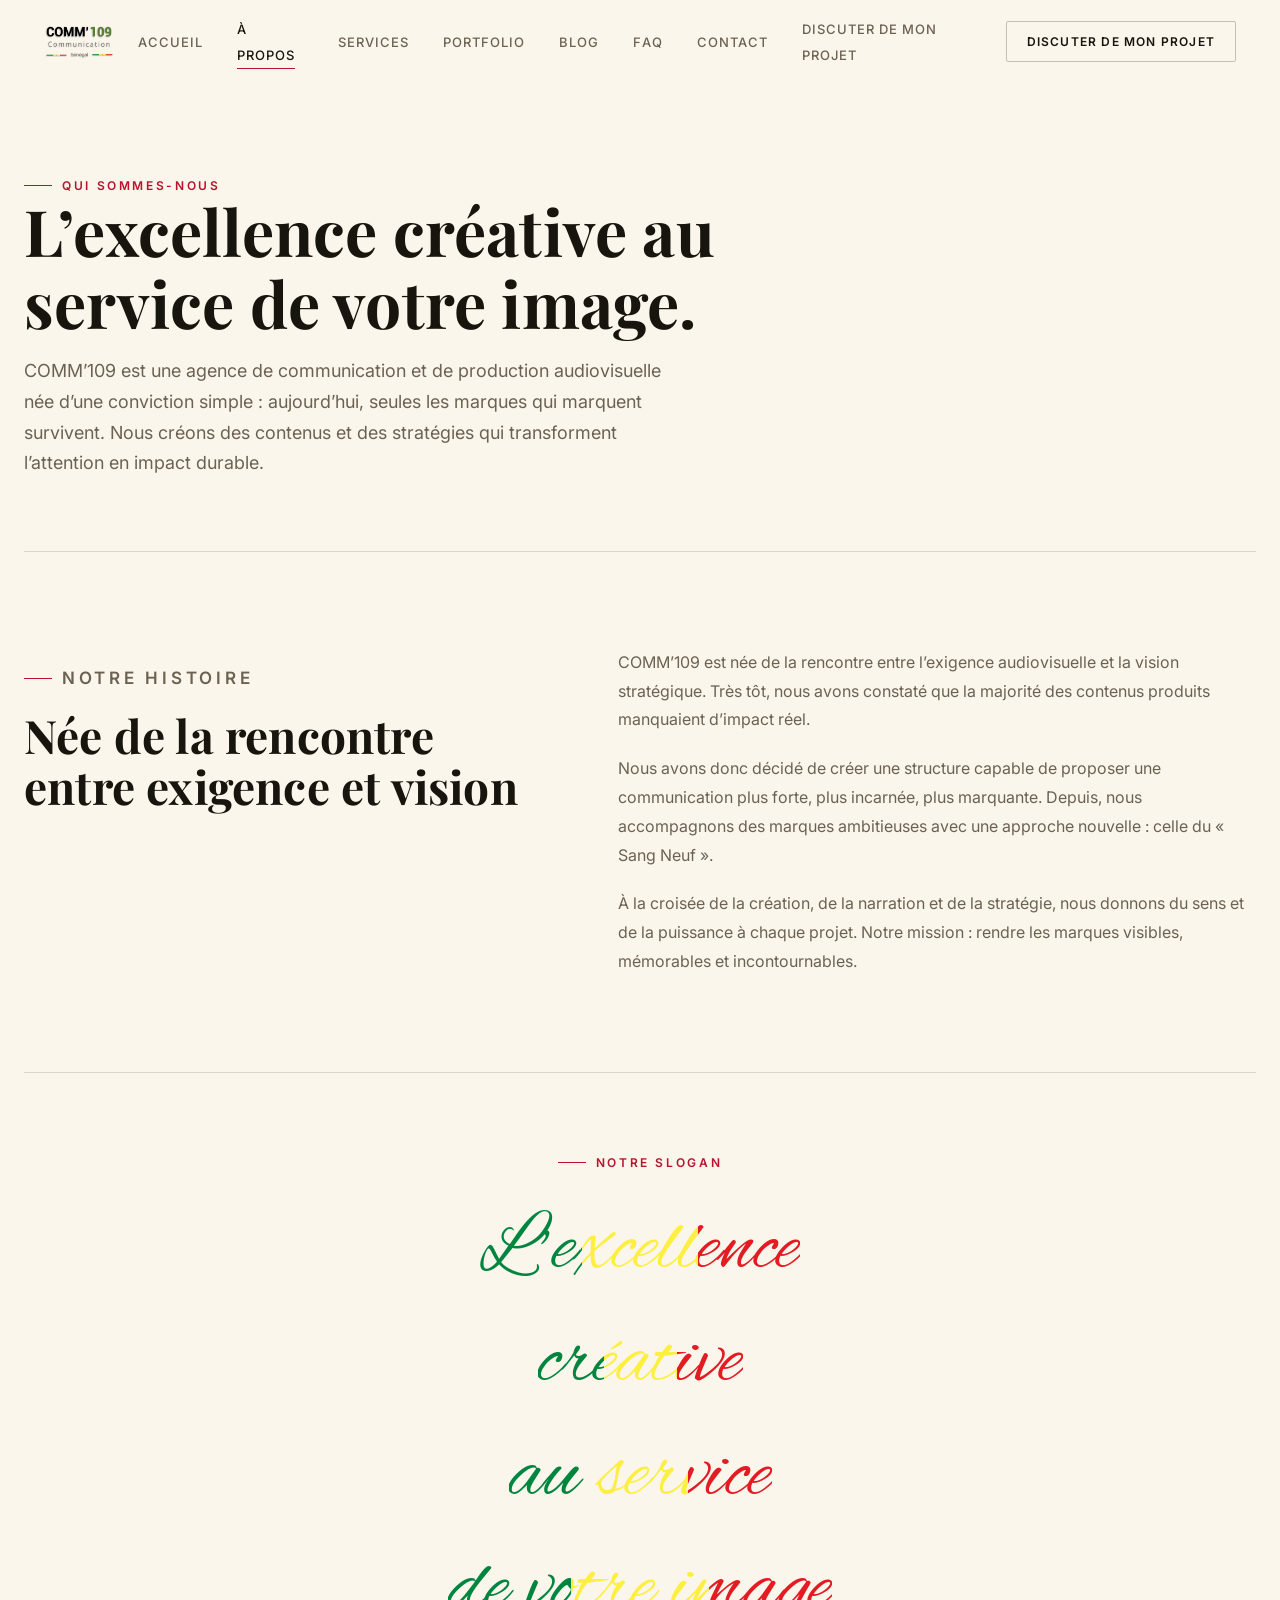
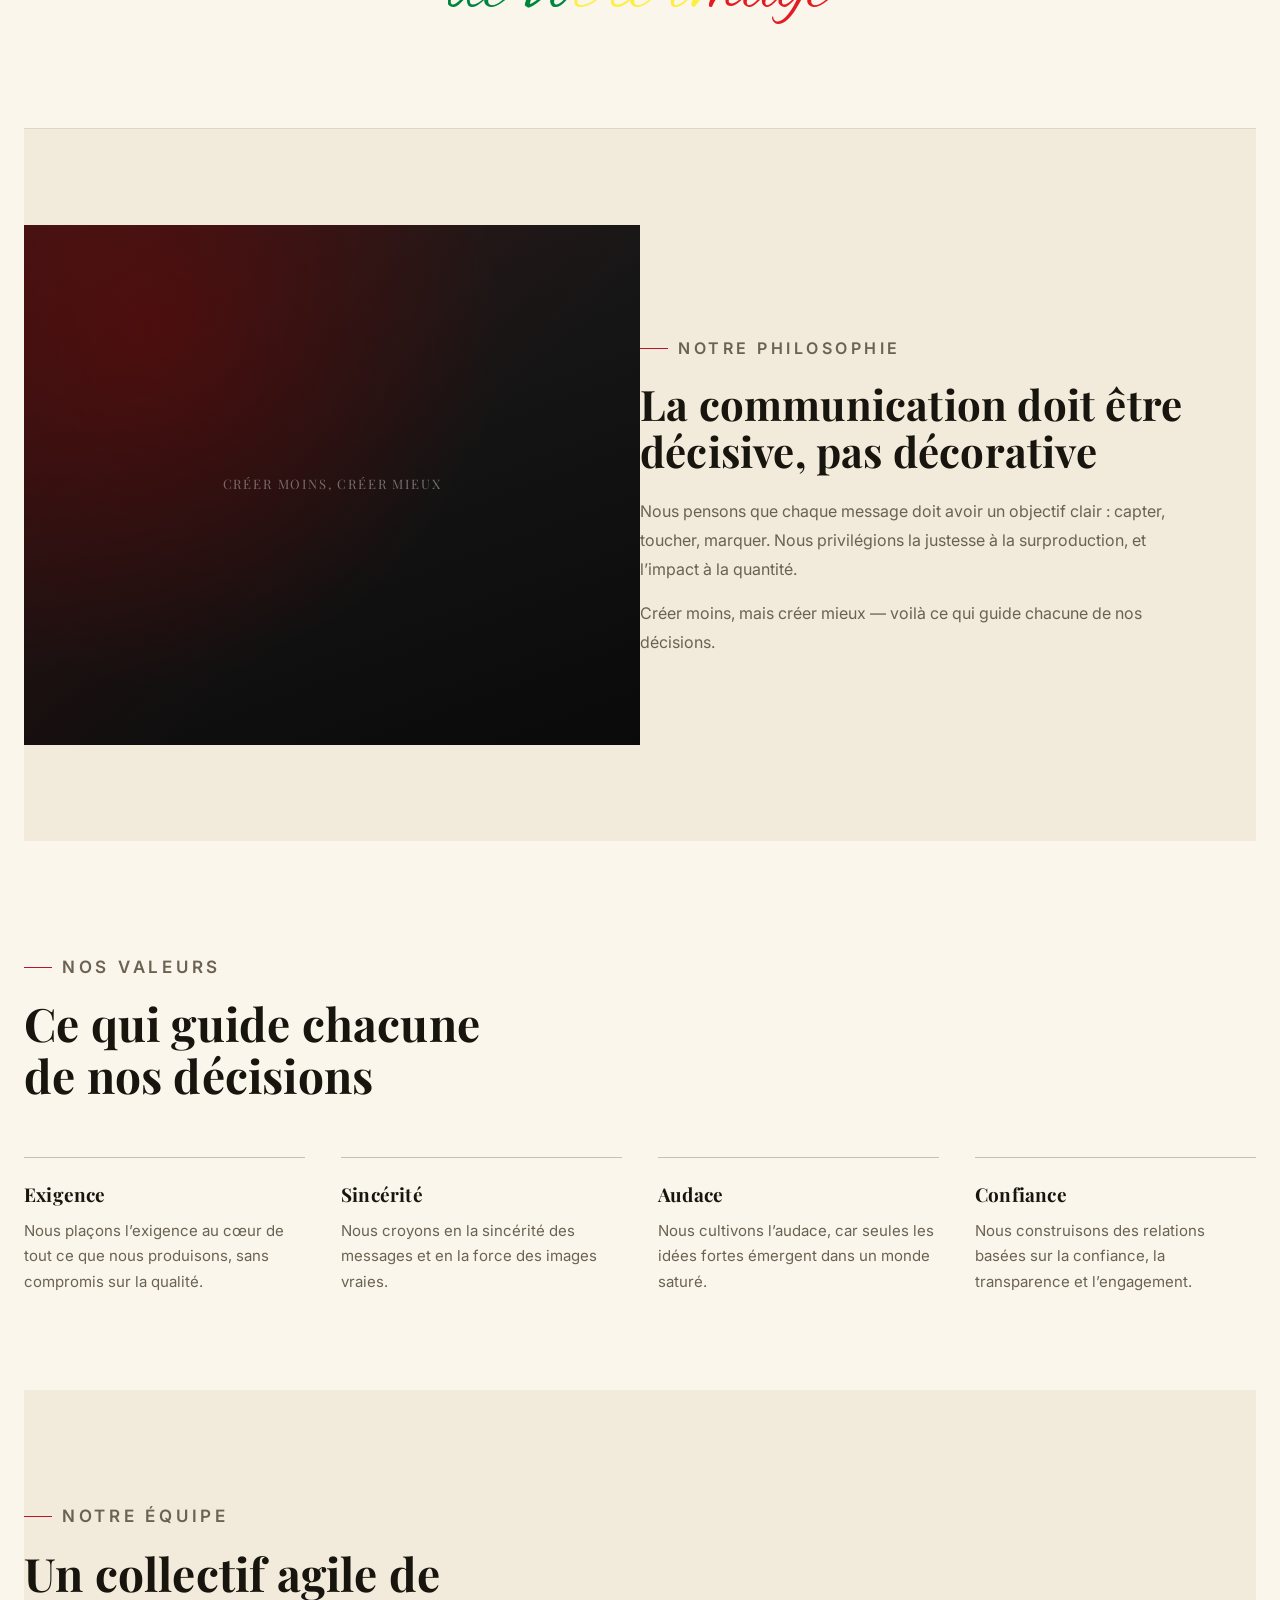
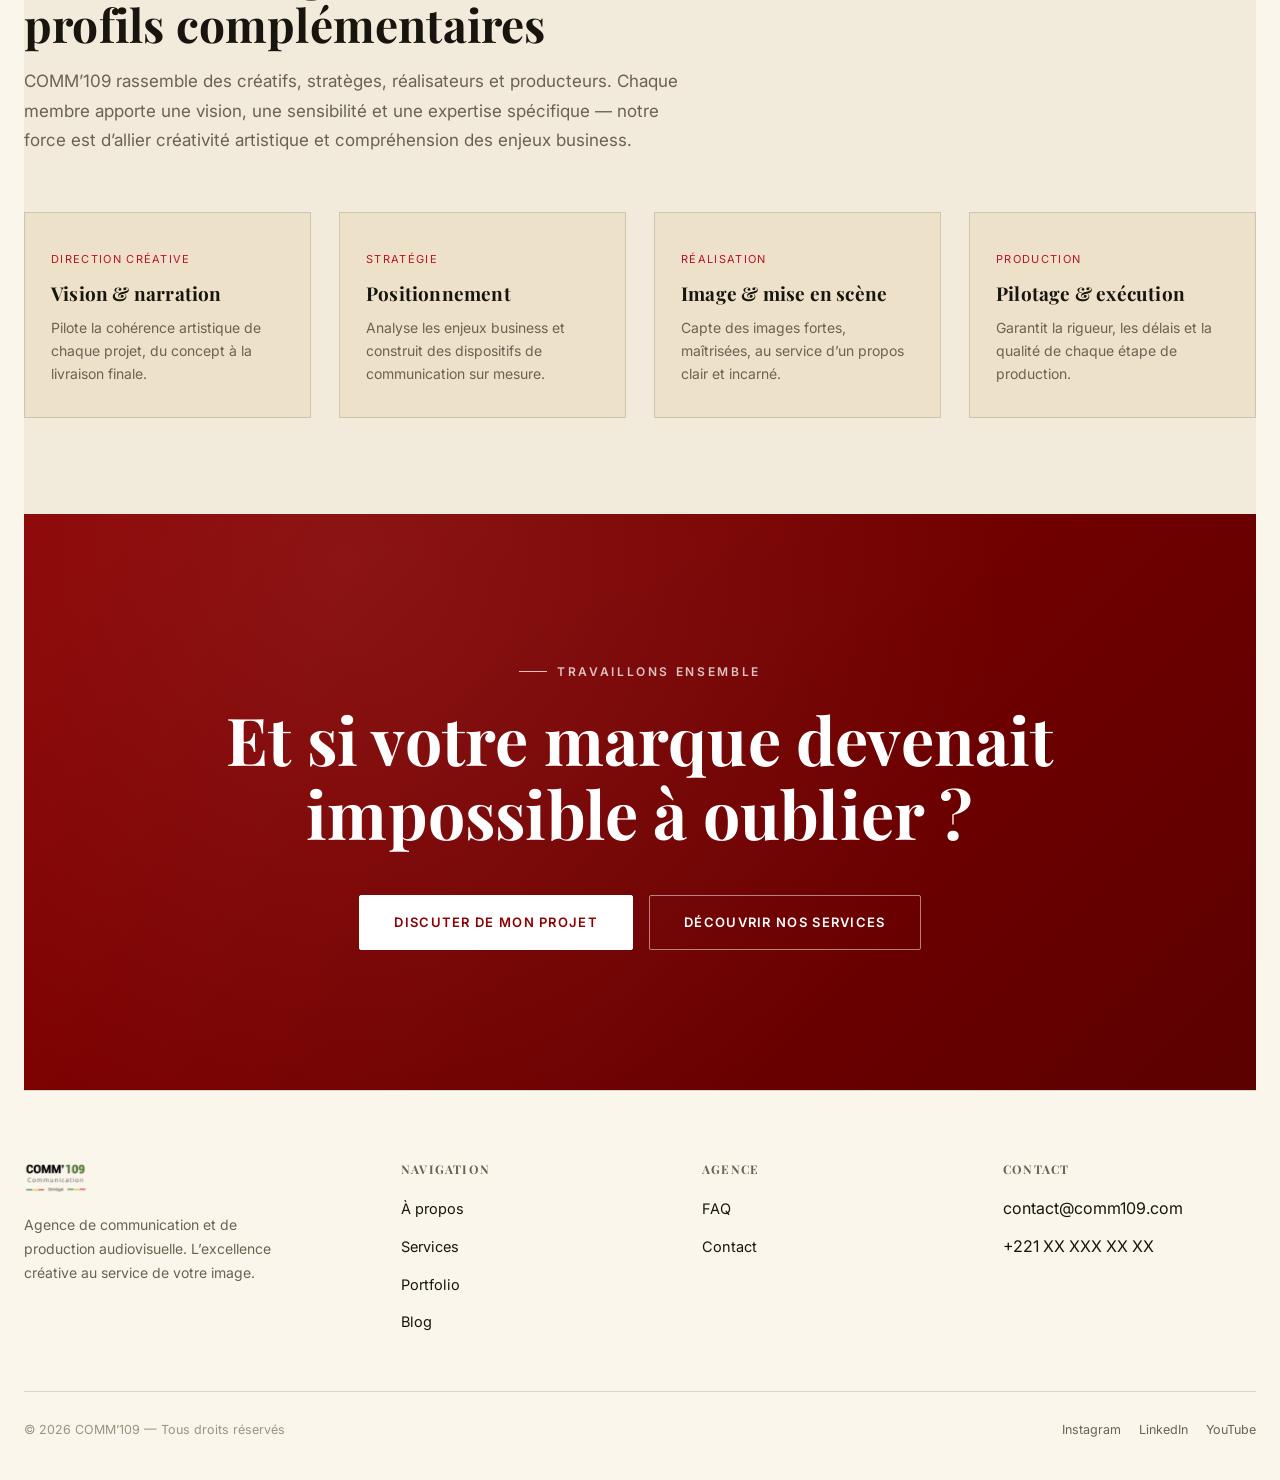
==== commit 41524c69: "Fix: degrade drapeau applique proprement par ligne (plus de coupure au milieu des mots)" ====
--- a/a-propos.html
+++ b/a-propos.html
@@ -86,7 +86,7 @@
   <section class="slogan-block reveal">
     <div class="wrap">
       <p class="eyebrow" style="display:flex;justify-content:center;margin-bottom:22px;">Notre slogan</p>
-      <q>L<span style="margin-right:.09em;display:inline-block;">'</span>excellence créative au service de votre image</q>
+      <q><span class="flag-text">L<span style="margin-right:.09em;display:inline-block;">'</span>excellence</span><br><span class="flag-text">créative</span><br><span class="flag-text">au service</span><br><span class="flag-text">de votre image</span></q>
     </div>
   </section>
 
--- a/style.css
+++ b/style.css
@@ -14,6 +14,13 @@
   --ink:#0A0A0A;
   --accent:#8B0000;
   --accent-bright:#B8142E;
+  --flag-green:#00853F;
+  --flag-yellow:#FDEF42;
+  --flag-red:#E31B23;
+  --flag-text:linear-gradient(90deg,
+    var(--flag-green) 0%, var(--flag-green) 32%,
+    var(--flag-yellow) 32%, var(--flag-yellow) 68%,
+    var(--flag-red) 68%, var(--flag-red) 100%);
   --accent-soft:rgba(139,0,0,.08);
   --border:rgba(24,21,15,.14);
   --border-strong:rgba(24,21,15,.24);
@@ -181,8 +188,17 @@
   display:flex;flex-direction:column;align-items:center;text-align:center;gap:48px;
 }
 .hero-text .eyebrow{margin-bottom:26px;justify-content:center;}
-.hero h1{font-size:clamp(38px,5.6vw,68px);max-width:720px;margin-left:auto;margin-right:auto;}
-.hero h1 em{font-style:normal;color:var(--accent-bright);}
+.hero h1{
+  font-family:var(--font-script);font-weight:400;
+  font-size:clamp(50px,9vw,108px);line-height:1.3;
+  max-width:820px;margin-left:auto;margin-right:auto;
+}
+.hero h1 em{font-style:normal;color:inherit;}
+.flag-text{
+  display:inline-block;
+  background:var(--flag-text);background-size:100% 100%;
+  -webkit-background-clip:text;background-clip:text;color:transparent;
+}
 .hero .lead{margin-top:26px;max-width:560px;margin-left:auto;margin-right:auto;font-size:18px;color:var(--fg-dim);line-height:1.75;}
 .hero .btn-row{margin-top:38px;justify-content:center;}
 
@@ -423,7 +439,7 @@
 }
 .slogan-block q{
   font-family:var(--font-script);font-weight:400;font-size:clamp(44px,7.4vw,84px);
-  color:var(--accent);quotes:none;line-height:1.35;
+  quotes:none;line-height:1.35;
 }
 .slogan-block q::before,.slogan-block q::after{content:"";}
 
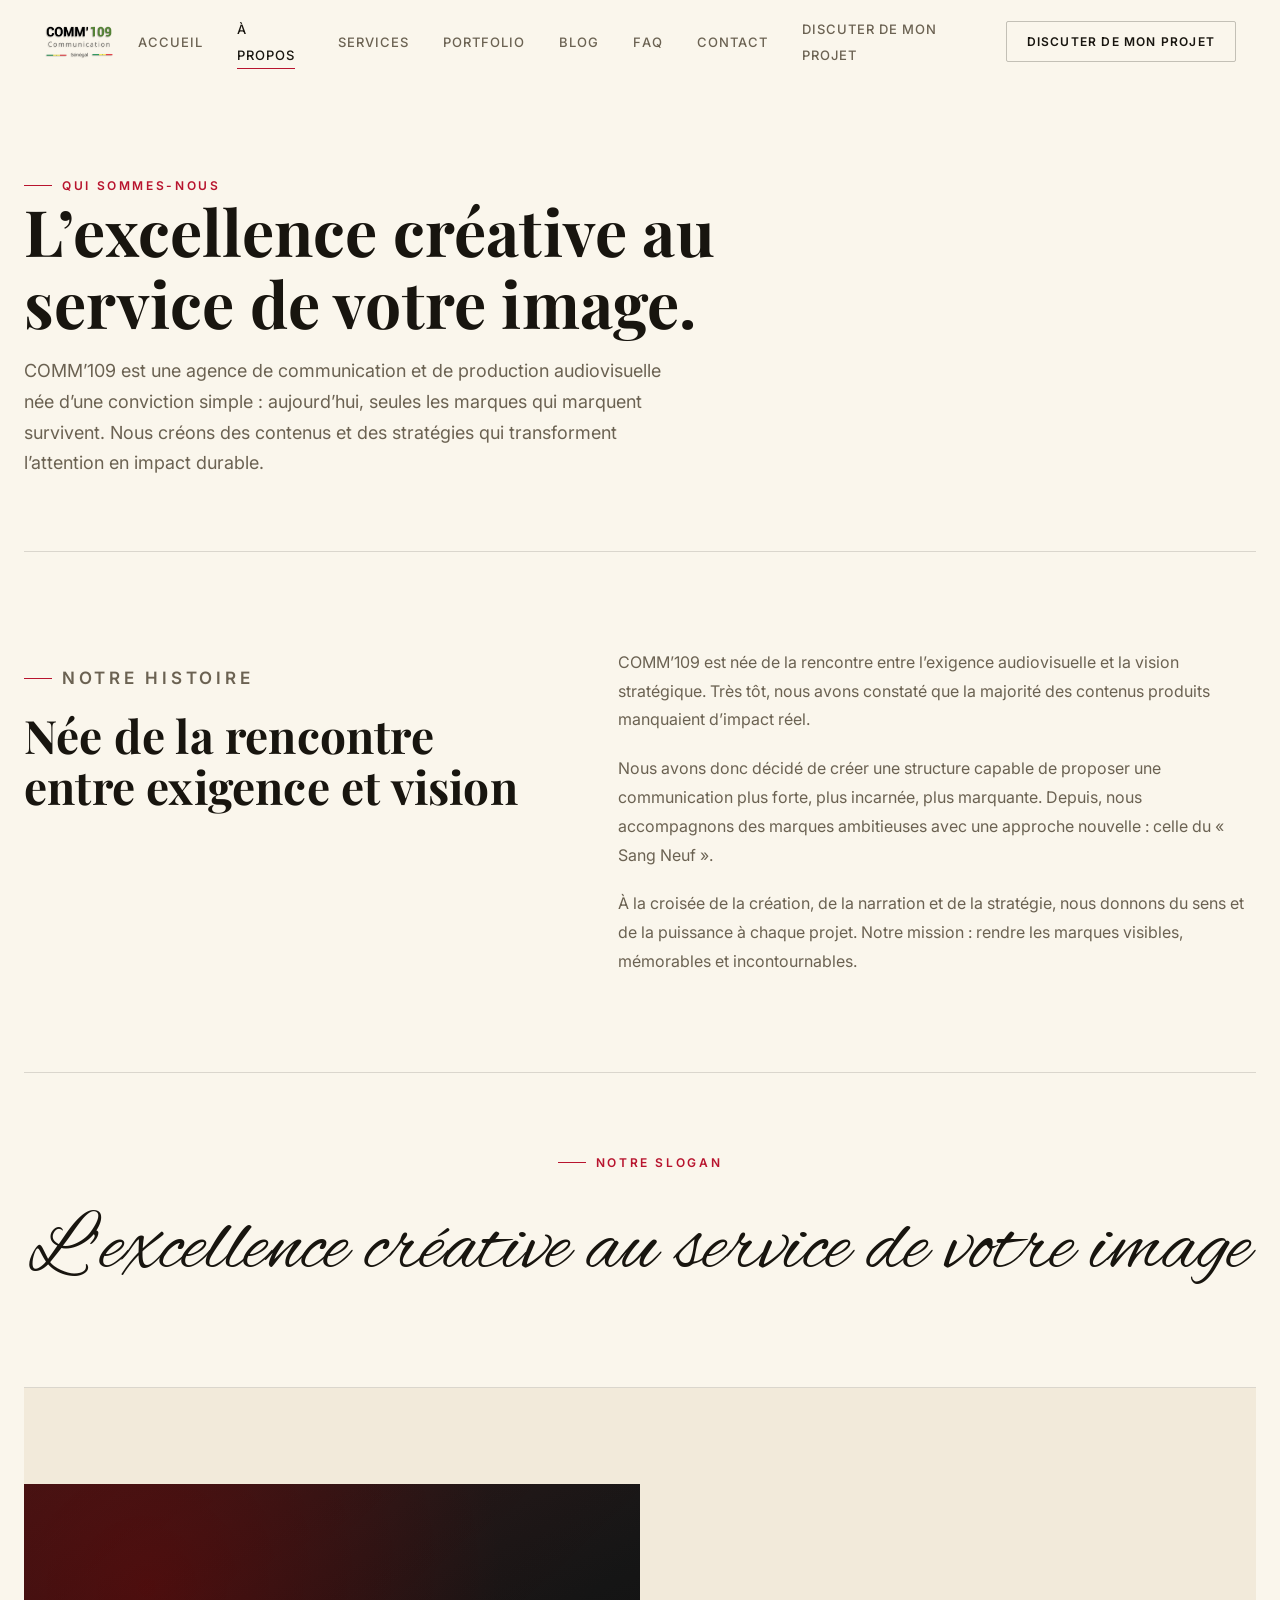
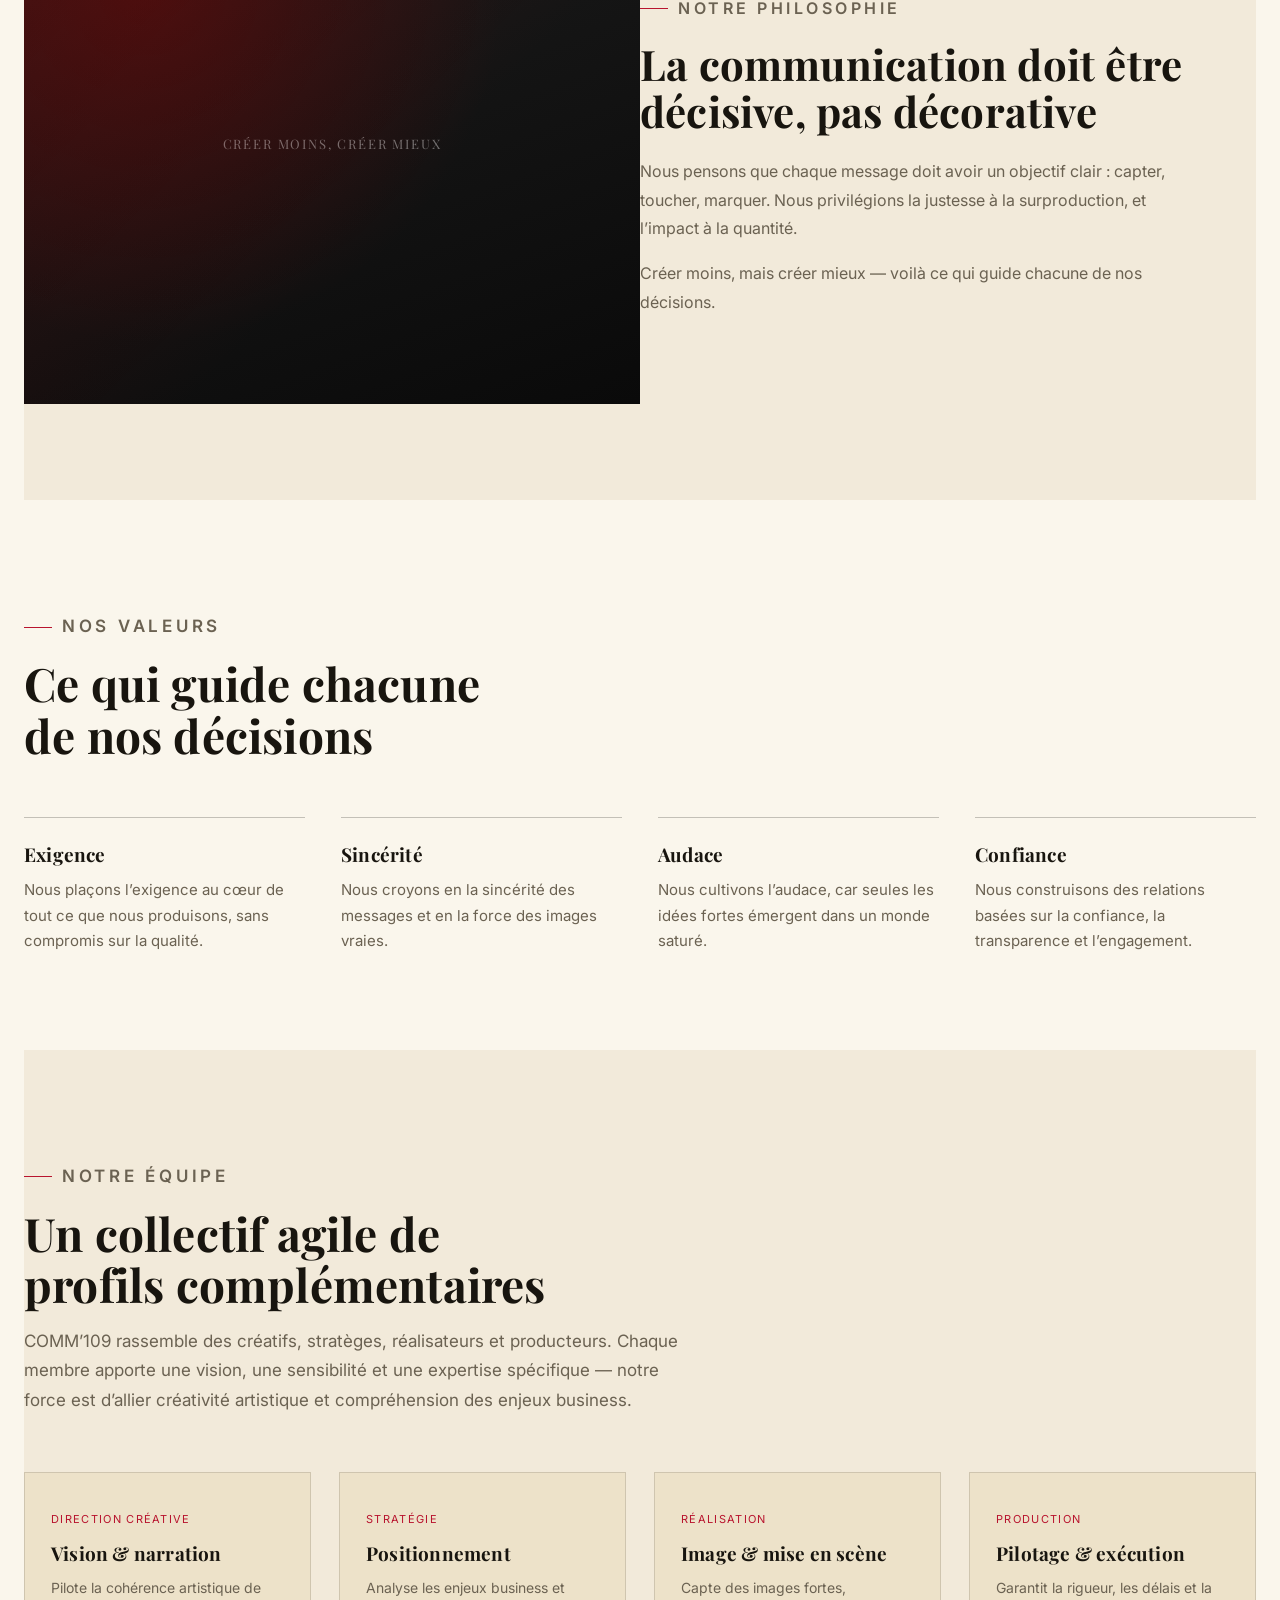
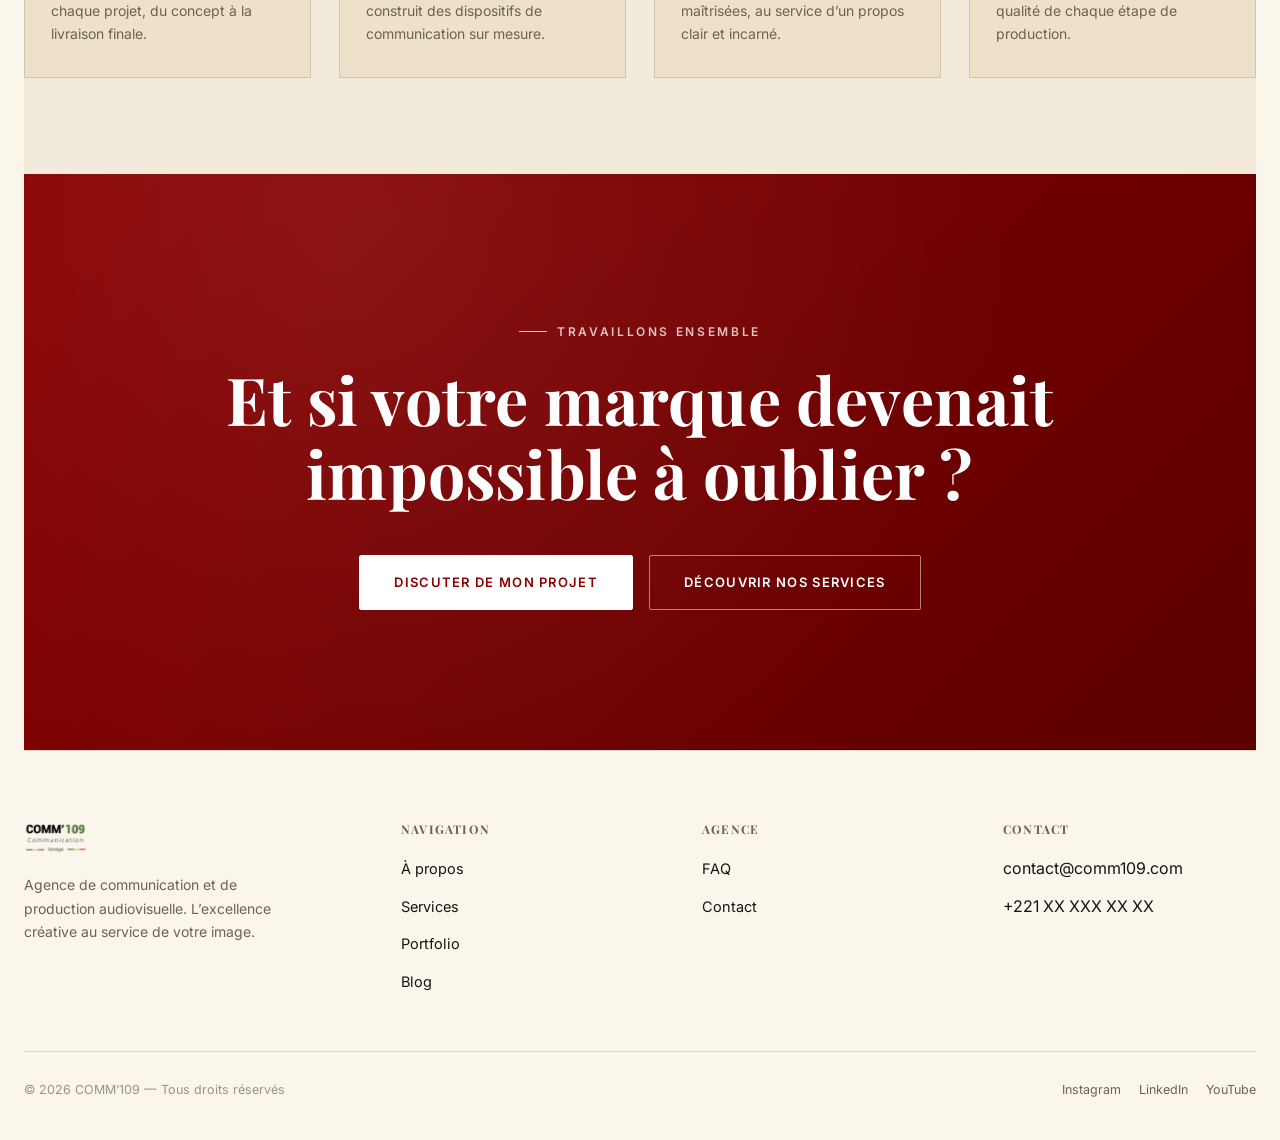
==== commit de7e8615: "Titre et slogan: retour au texte fluide, couleur noire au lieu du rouge/drapeau" ====
--- a/a-propos.html
+++ b/a-propos.html
@@ -86,7 +86,7 @@
   <section class="slogan-block reveal">
     <div class="wrap">
       <p class="eyebrow" style="display:flex;justify-content:center;margin-bottom:22px;">Notre slogan</p>
-      <q><span class="flag-text">L<span style="margin-right:.09em;display:inline-block;">'</span>excellence</span><br><span class="flag-text">créative</span><br><span class="flag-text">au service</span><br><span class="flag-text">de votre image</span></q>
+      <q>L<span style="margin-right:.09em;display:inline-block;">'</span>excellence créative au service de votre image</q>
     </div>
   </section>
 
--- a/style.css
+++ b/style.css
@@ -189,16 +189,11 @@
 }
 .hero-text .eyebrow{margin-bottom:26px;justify-content:center;}
 .hero h1{
-  font-family:var(--font-script);font-weight:400;
-  font-size:clamp(50px,9vw,108px);line-height:1.3;
+  font-family:var(--font-script);font-weight:400;color:var(--fg);
+  font-size:clamp(50px,9vw,108px);line-height:1.25;
   max-width:820px;margin-left:auto;margin-right:auto;
 }
 .hero h1 em{font-style:normal;color:inherit;}
-.flag-text{
-  display:inline-block;
-  background:var(--flag-text);background-size:100% 100%;
-  -webkit-background-clip:text;background-clip:text;color:transparent;
-}
 .hero .lead{margin-top:26px;max-width:560px;margin-left:auto;margin-right:auto;font-size:18px;color:var(--fg-dim);line-height:1.75;}
 .hero .btn-row{margin-top:38px;justify-content:center;}
 
@@ -439,7 +434,7 @@
 }
 .slogan-block q{
   font-family:var(--font-script);font-weight:400;font-size:clamp(44px,7.4vw,84px);
-  quotes:none;line-height:1.35;
+  color:var(--fg);quotes:none;line-height:1.35;
 }
 .slogan-block q::before,.slogan-block q::after{content:"";}
 
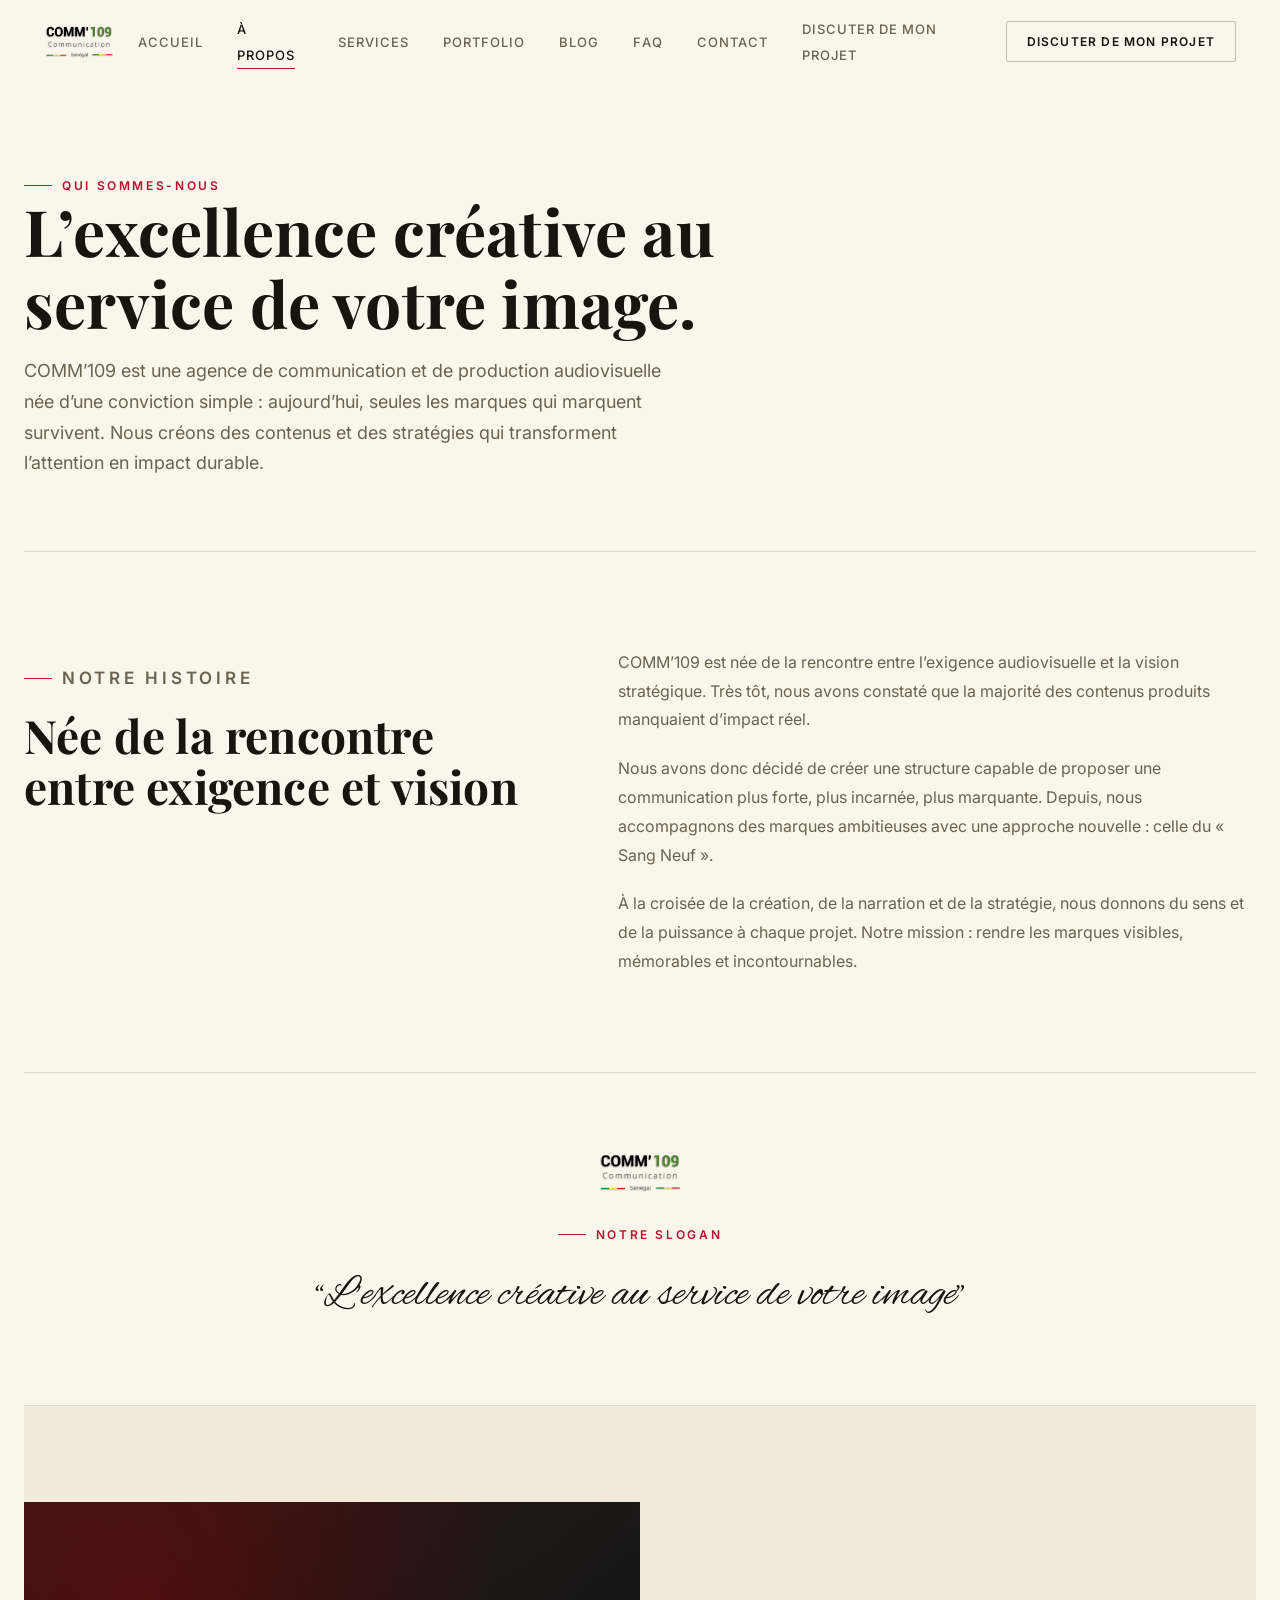
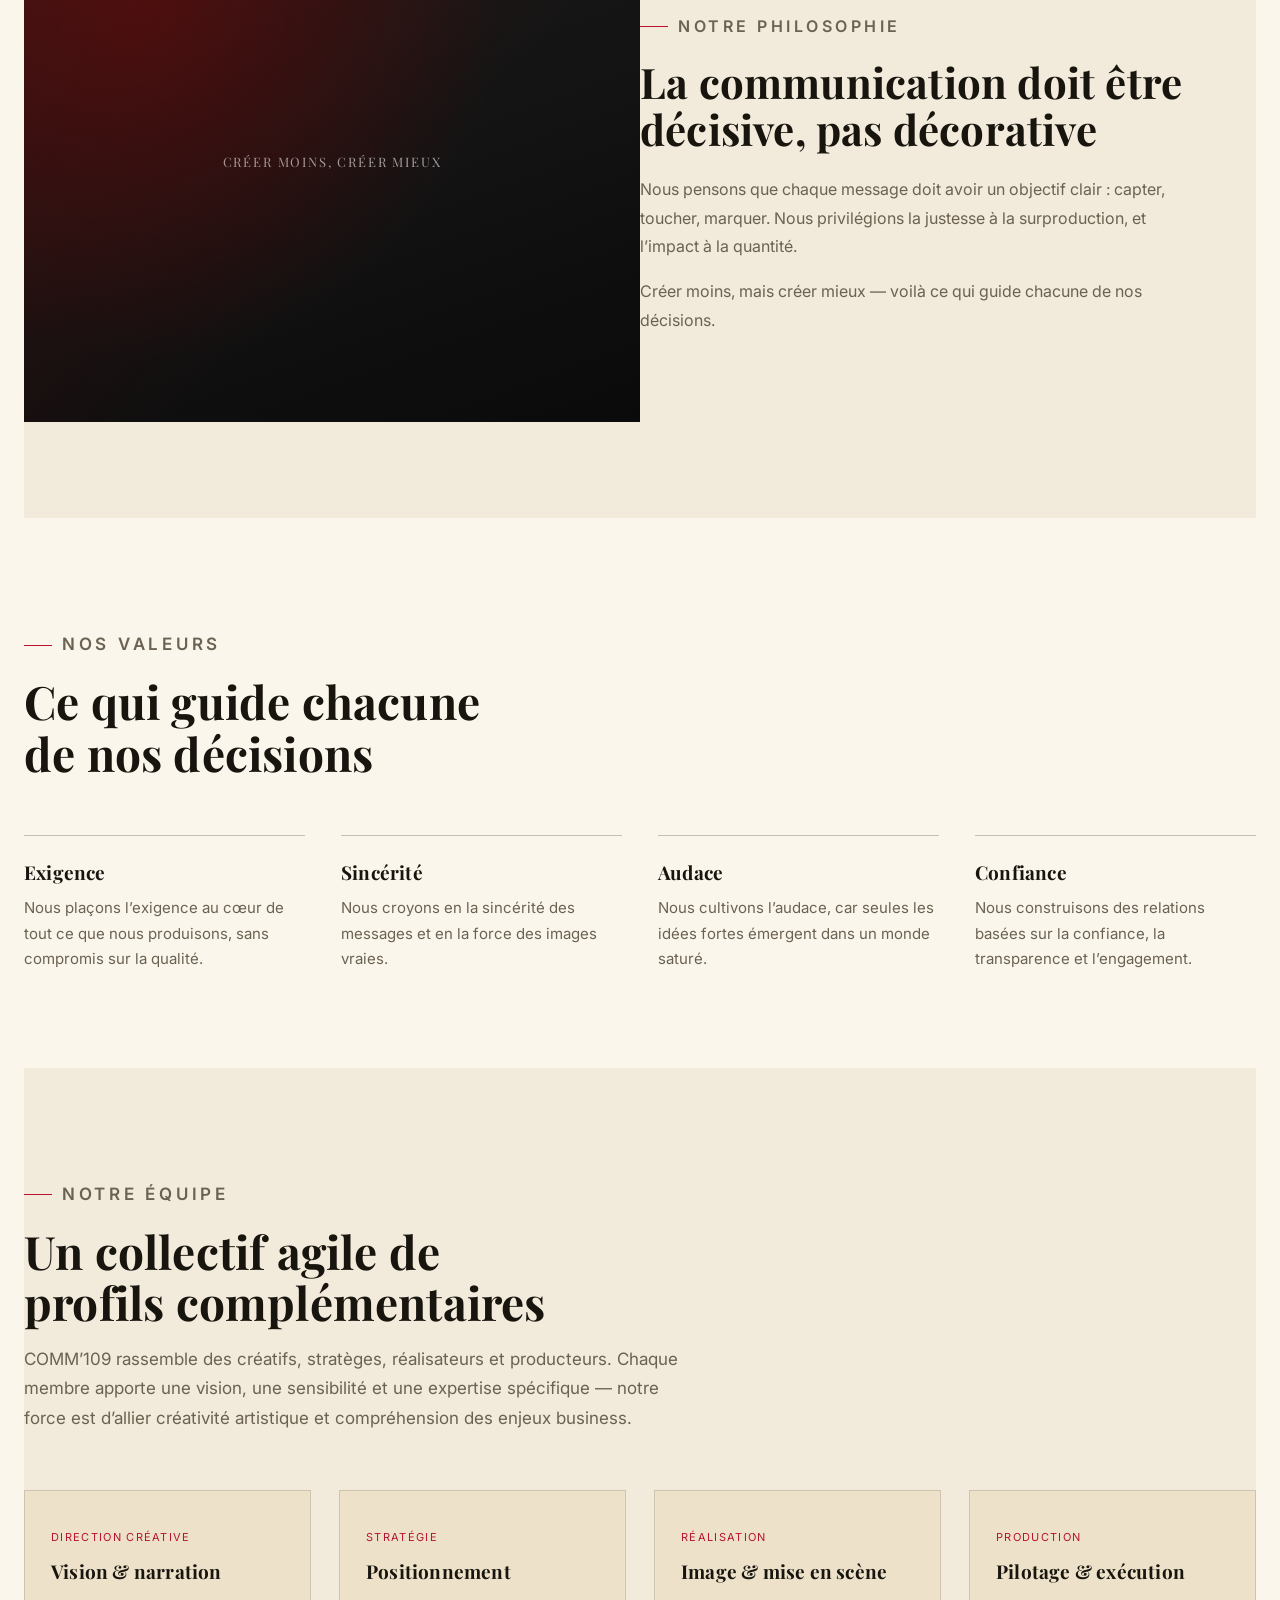
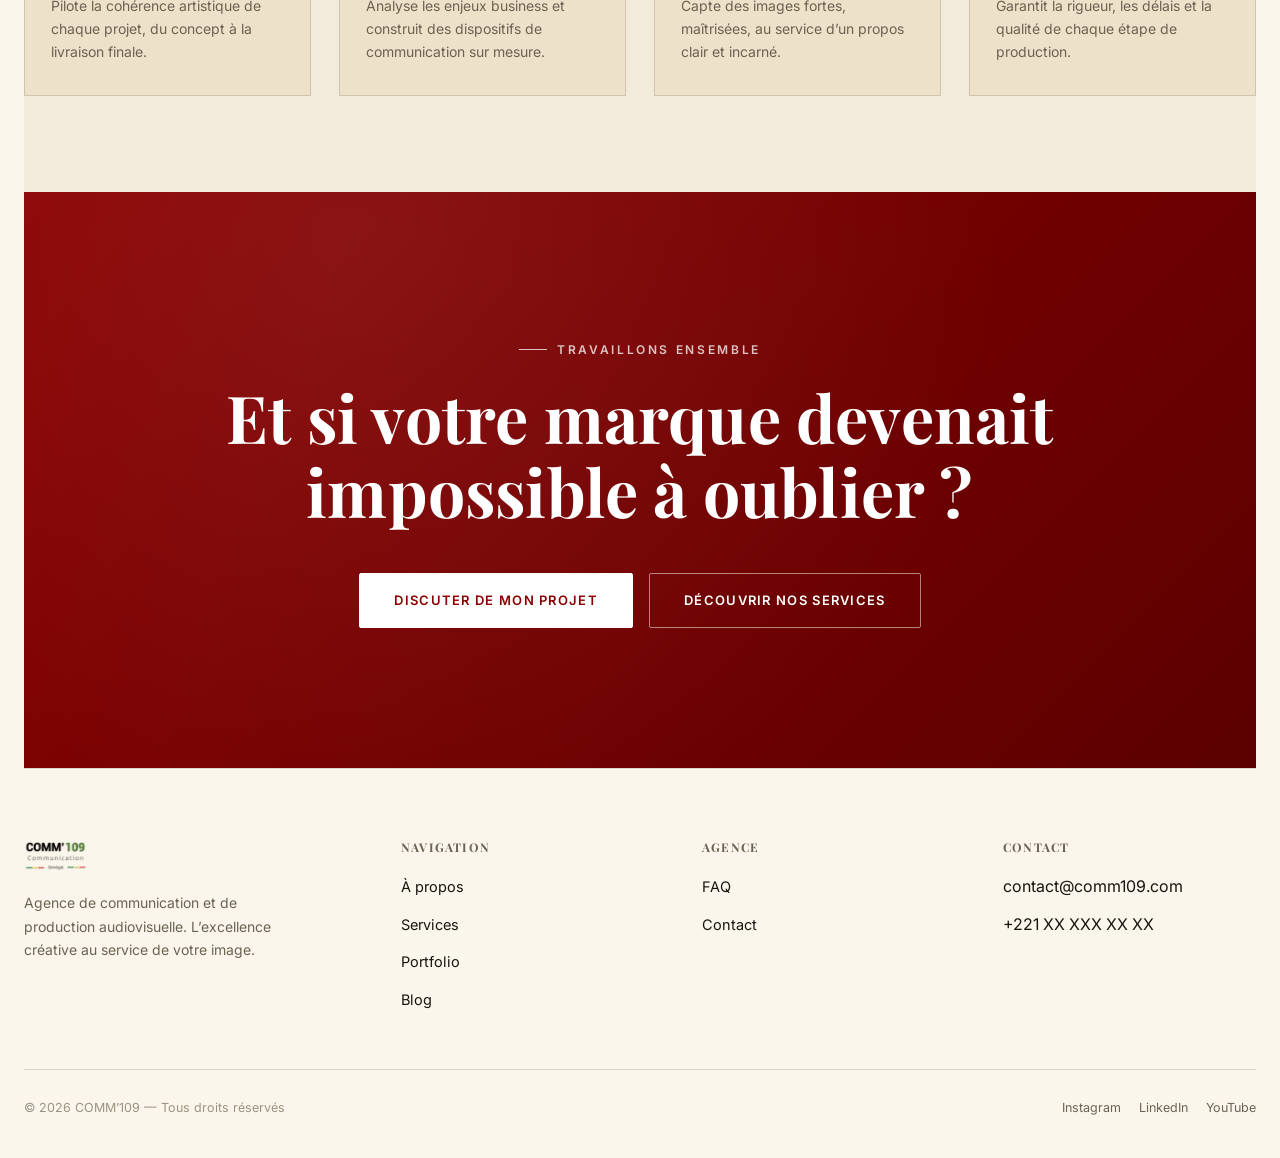
==== commit e0cd1446: "Ajoute le logo au-dessus du slogan" ====
--- a/a-propos.html
+++ b/a-propos.html
@@ -85,6 +85,7 @@
   <!-- SLOGAN -->
   <section class="slogan-block reveal">
     <div class="wrap">
+      <img src="images/logo-black.png" alt="COMM'109" class="slogan-logo">
       <p class="eyebrow" style="display:flex;justify-content:center;margin-bottom:22px;">Notre slogan</p>
       <q>L<span style="margin-right:.09em;display:inline-block;">'</span>excellence créative au service de votre image</q>
     </div>
--- a/style.css
+++ b/style.css
@@ -282,25 +282,34 @@
 .intro-video-stage.stage-in .intro-skip{opacity:1;transform:none;}
 .intro-skip:hover{border-color:var(--accent-bright);background:rgba(139,0,0,.55);}
 @media (max-width:620px){
-  .intro-skip{font-size:11px;padding:12px 18px;}
+  .intro-skip{
+    font-size:11px;padding:12px 18px;
+    left:max(16px, env(safe-area-inset-left,0px));
+    right:max(16px, env(safe-area-inset-right,0px));
+    width:fit-content;margin:0 auto;
+  }
 }
 
 .intro-sound{
   position:absolute;z-index:3;
   left:max(24px, env(safe-area-inset-left,0px));
   bottom:max(28px, env(safe-area-inset-bottom,0px));
-  display:flex;align-items:center;gap:9px;
+  width:48px;height:48px;border-radius:50%;
+  display:flex;align-items:center;justify-content:center;
   background:rgba(10,10,10,.5);backdrop-filter:blur(6px);
   border:1px solid rgba(255,255,255,.35);
-  color:#F5F5F0;
-  font-size:12px;letter-spacing:.06em;text-transform:uppercase;font-weight:600;
-  padding:13px 20px;border-radius:30px;
   transition:border-color .25s ease, background .25s ease;
 }
 .intro-sound:hover{border-color:var(--accent-bright);background:rgba(139,0,0,.55);}
-.intro-sound .icon{font-size:15px;line-height:1;}
+.intro-sound .icon{font-size:18px;line-height:1;}
 @media (max-width:620px){
-  .intro-sound{font-size:11px;padding:12px 16px;}
+  .intro-sound{
+    width:44px;height:44px;
+    left:max(16px, env(safe-area-inset-left,0px));
+    right:max(16px, env(safe-area-inset-right,0px));
+    margin:0 auto;
+    bottom:calc(max(28px, env(safe-area-inset-bottom,0px)) + 54px);
+  }
 }
 
 /* ---------- MANIFESTE (bande sombre volontaire, contraste) ---------- */
@@ -349,11 +358,16 @@
   display:flex;flex-direction:column;justify-content:flex-end;padding:22px;
 }
 .pf-card .pf-tag{font-size:11px;letter-spacing:.14em;text-transform:uppercase;color:var(--accent-bright);}
-.pf-card .pf-title{margin-top:8px;font-family:var(--font-display);font-size:19px;}
+.pf-card .pf-title{margin-top:8px;font-family:var(--font-display);font-size:19px;color:#fff;}
 .pf-card .pf-play{
   position:absolute;top:18px;right:18px;width:40px;height:40px;border-radius:50%;
   border:1px solid rgba(255,255,255,.5);display:flex;align-items:center;justify-content:center;
   background:rgba(10,10,10,.4);
+}
+.pf-card .pf-play::before{
+  content:"";width:0;height:0;margin-left:3px;
+  border-top:7px solid transparent;border-bottom:7px solid transparent;
+  border-left:11px solid #fff;
 }
 
 /* Portfolio page grid */
@@ -383,7 +397,7 @@
 .split-list .num{font-family:var(--font-display);color:var(--accent-bright);font-size:15px;min-width:24px;}
 @media (max-width:900px){
   .split{grid-template-columns:1fr;}
-  .split-media{min-height:320px;}
+  .split-media{min-height:220px;}
   .split-text{padding:56px 0;}
 }
 
@@ -414,6 +428,10 @@
 .cta-band .btn-outline:hover{background:rgba(255,255,255,.12);border-color:#fff;}
 .cta-band .btn-primary{background:#fff;color:var(--accent);border-color:#fff;}
 .cta-band .btn-primary:hover{background:var(--ink);color:#fff;border-color:var(--ink);}
+@media (max-width:620px){
+  .cta-band{padding:96px 0;}
+  .cta-band h2{font-size:clamp(26px,6.5vw,34px);line-height:1.35;}
+}
 
 /* ---------- TEAM / VALUES (About) ---------- */
 .value-grid{display:grid;grid-template-columns:repeat(4,1fr);gap:36px;}
@@ -432,11 +450,14 @@
 .slogan-block{
   text-align:center;padding:80px 0;border-top:1px solid var(--border);border-bottom:1px solid var(--border);
 }
+.slogan-logo{height:40px;width:auto;margin:0 auto 32px;}
 .slogan-block q{
-  font-family:var(--font-script);font-weight:400;font-size:clamp(44px,7.4vw,84px);
-  color:var(--fg);quotes:none;line-height:1.35;
-}
-.slogan-block q::before,.slogan-block q::after{content:"";}
+  font-family:var(--font-script);font-weight:400;font-size:clamp(22px,3.6vw,44px);
+  color:var(--fg);quotes:"“" "”";line-height:1.35;white-space:nowrap;
+}
+@media (max-width:640px){
+  .slogan-block q{white-space:normal;font-size:clamp(26px,6.6vw,38px);}
+}
 
 .team-grid{display:grid;grid-template-columns:repeat(4,1fr);gap:28px;}
 .team-card{background:var(--section-alt);padding:32px 26px;border:1px solid var(--border);}
@@ -569,5 +590,5 @@
 .ph-visual::after{
   content:attr(data-label);
   font-family:var(--font-display);font-size:13px;letter-spacing:.14em;text-transform:uppercase;
-  color:rgba(255,255,255,.4);
-}
+  color:rgba(255,255,255,.6);
+}
